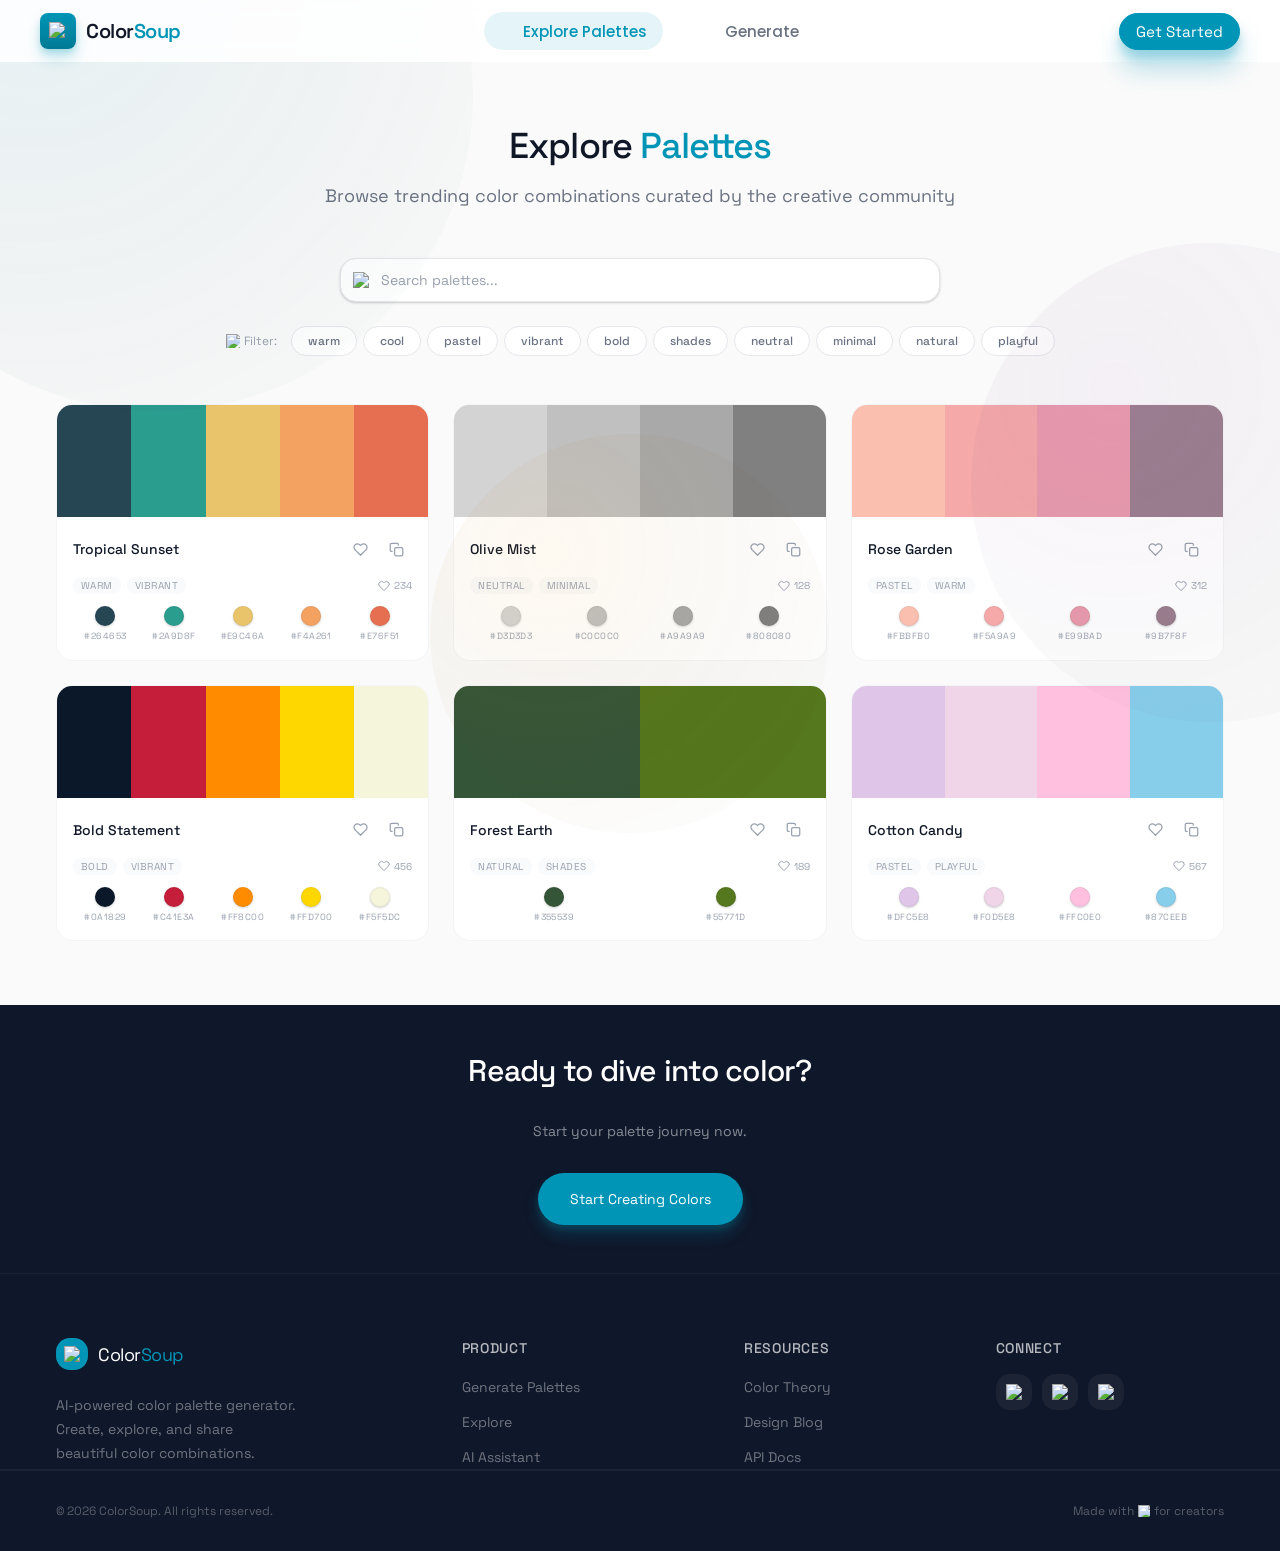
==== gallery.html @ 98af0486 "main Structure with pages" ====
<!DOCTYPE html>
<html lang="en">
<head>
  <meta charset="UTF-8" />
  <meta name="viewport" content="width=device-width, initial-scale=1.0" />
  <link rel="preconnect" href="https://fonts.googleapis.com" />
  <link rel="preconnect" href="https://fonts.gstatic.com" crossorigin />
  <link
    href="https://fonts.googleapis.com/css2?family=Poppins:wght@300;400;500;600;700&family=Space+Grotesk:wght@400;500;600;700&display=swap"
    rel="stylesheet"
  />
  <link rel="stylesheet" href="style.css" />
  <title>ColorSoup - Explore Palettes</title>
</head>
<body>
  <!-- decorative background blobs -->
  <div class="bg-blobs">
    <div class="blob blob-teal" data-name="motion.div" data-node-id="22:352"></div>
    <div class="blob blob-purple" data-name="motion.div" data-node-id="22:353"></div>
    <div class="blob blob-orange" data-name="motion.div" data-node-id="22:354"></div>
  </div>

  <!-- navigation -->
  <nav class="navbar">
    <div class="container nav-content">
      <a href="index.html" class="logo logo-link">
        <div class="logo-button">
          <img src="https://www.figma.com/api/mcp/asset/55b6ffff-f499-4765-b4e3-03343132c840" alt="Palette" class="logo-icon-image" />
        </div>
        <span class="logo-text">Color<span class="logo-highlight">Soup</span></span>
      </a>
      <ul class="nav-links">
        <li>
          <a href="gallery.html" class="nav-link-active">
            <img src="https://www.figma.com/api/mcp/asset/17121edc-b662-4e2b-855e-cfca0b43fb47" alt="" class="nav-icon" />
            Explore Palettes
          </a>
        </li>
        <li>
          <a href="generator.html">
            <img src="https://www.figma.com/api/mcp/asset/20d98e14-5264-496a-9c47-e6759f137884" alt="" class="nav-icon" />
            Generate
          </a>
        </li>
      </ul>
      <div class="nav-actions">
        <a href="generator.html" class="btn btn-primary">Get Started</a>
      </div>
    </div>
  </nav>

  <!-- palette gallery section -->
  <section class="section palette-gallery" id="gallery">
    <div class="container">
      <!-- Header -->
      <div class="gallery-header">
        <h2 class="section-title">Explore <span class="highlight-primary">Palettes</span></h2>
        <p class="section-subtitle">Browse trending color combinations curated by the creative community</p>
      </div>

      <!-- Search and Filters -->
      <div class="gallery-controls">
        <div class="search-box">
          <img src="https://www.figma.com/api/mcp/asset/18bc8386-b29d-4a76-8a19-d7b9a61a6486" alt="Search" class="search-icon" />
          <input type="text" placeholder="Search palettes..." />
        </div>

        <div class="filter-tags">
          <span class="filter-label">
            <img src="https://www.figma.com/api/mcp/asset/21b62dab-d6a0-47ce-ba91-19a97e7d23e2" alt="Filter" class="filter-icon" />
            Filter:
          </span>
          <button class="tag-btn">warm</button>
          <button class="tag-btn">cool</button>
          <button class="tag-btn">pastel</button>
          <button class="tag-btn">vibrant</button>
          <button class="tag-btn">bold</button>
          <button class="tag-btn">shades</button>
          <button class="tag-btn">neutral</button>
          <button class="tag-btn">minimal</button>
          <button class="tag-btn">natural</button>
          <button class="tag-btn">playful</button>
        </div>
      </div>

      <!-- Palettes Grid -->
      <div class="palettes-grid">
        <!-- Tropical Sunset -->
        <div class="palette-card">
          <div class="palette-strip">
            <div class="color-swatch" style="background-color: #264653;"></div>
            <div class="color-swatch" style="background-color: #2a9d8f;"></div>
            <div class="color-swatch" style="background-color: #e9c46a;"></div>
            <div class="color-swatch" style="background-color: #f4a261;"></div>
            <div class="color-swatch" style="background-color: #e76f51;"></div>
          </div>
          <div class="palette-info">
            <div class="palette-header">
              <h3 class="palette-title">Tropical Sunset</h3>
              <div class="palette-actions">
                <button class="action-btn" data-action="like">
                  <svg width="15" height="15" viewBox="0 0 24 24" fill="none" stroke="#99a1af" stroke-width="2" stroke-linecap="round" stroke-linejoin="round"><path d="M20.84 4.61a5.5 5.5 0 0 0-7.78 0L12 5.67l-1.06-1.06a5.5 5.5 0 0 0-7.78 7.78l1.06 1.06L12 21.23l7.78-7.78 1.06-1.06a5.5 5.5 0 0 0 0-7.78z"></path></svg>
                </button>
                <button class="action-btn" data-action="copy">
                  <svg width="15" height="15" viewBox="0 0 24 24" fill="none" stroke="#99a1af" stroke-width="2" stroke-linecap="round" stroke-linejoin="round"><rect x="9" y="9" width="13" height="13" rx="2" ry="2"></rect><path d="M5 15H4a2 2 0 0 1-2-2V4a2 2 0 0 1 2-2h9a2 2 0 0 1 2 2v1"></path></svg>
                </button>
              </div>
            </div>
            <div class="palette-tags">
              <span class="tag">warm</span>
              <span class="tag">vibrant</span>
              <span class="like-count">
                <svg width="12" height="12" viewBox="0 0 24 24" fill="none" stroke="#99a1af" stroke-width="2" stroke-linecap="round" stroke-linejoin="round"><path d="M20.84 4.61a5.5 5.5 0 0 0-7.78 0L12 5.67l-1.06-1.06a5.5 5.5 0 0 0-7.78 7.78l1.06 1.06L12 21.23l7.78-7.78 1.06-1.06a5.5 5.5 0 0 0 0-7.78z"></path></svg>
                234
              </span>
            </div>
            <div class="palette-colors">
              <div class="color-item">
                <div class="color-dot" style="background-color: #264653;"></div>
                <span class="color-hex">#264653</span>
              </div>
              <div class="color-item">
                <div class="color-dot" style="background-color: #2a9d8f;"></div>
                <span class="color-hex">#2A9D8F</span>
              </div>
              <div class="color-item">
                <div class="color-dot" style="background-color: #e9c46a;"></div>
                <span class="color-hex">#E9C46A</span>
              </div>
              <div class="color-item">
                <div class="color-dot" style="background-color: #f4a261;"></div>
                <span class="color-hex">#F4A261</span>
              </div>
              <div class="color-item">
                <div class="color-dot" style="background-color: #e76f51;"></div>
                <span class="color-hex">#E76F51</span>
              </div>
            </div>
          </div>
        </div>

        <!-- Olive Mist -->
        <div class="palette-card">
          <div class="palette-strip">
            <div class="color-swatch" style="background-color: #d3d3d3;"></div>
            <div class="color-swatch" style="background-color: #c0c0c0;"></div>
            <div class="color-swatch" style="background-color: #a9a9a9;"></div>
            <div class="color-swatch" style="background-color: #808080;"></div>
          </div>
          <div class="palette-info">
            <div class="palette-header">
              <h3 class="palette-title">Olive Mist</h3>
              <div class="palette-actions">
                <button class="action-btn" data-action="like">
                  <svg width="15" height="15" viewBox="0 0 24 24" fill="none" stroke="#99a1af" stroke-width="2" stroke-linecap="round" stroke-linejoin="round"><path d="M20.84 4.61a5.5 5.5 0 0 0-7.78 0L12 5.67l-1.06-1.06a5.5 5.5 0 0 0-7.78 7.78l1.06 1.06L12 21.23l7.78-7.78 1.06-1.06a5.5 5.5 0 0 0 0-7.78z"></path></svg>
                </button>
                <button class="action-btn" data-action="copy">
                  <svg width="15" height="15" viewBox="0 0 24 24" fill="none" stroke="#99a1af" stroke-width="2" stroke-linecap="round" stroke-linejoin="round"><rect x="9" y="9" width="13" height="13" rx="2" ry="2"></rect><path d="M5 15H4a2 2 0 0 1-2-2V4a2 2 0 0 1 2-2h9a2 2 0 0 1 2 2v1"></path></svg>
                </button>
              </div>
            </div>
            <div class="palette-tags">
              <span class="tag">neutral</span>
              <span class="tag">minimal</span>
              <span class="like-count">
                <svg width="12" height="12" viewBox="0 0 24 24" fill="none" stroke="#99a1af" stroke-width="2" stroke-linecap="round" stroke-linejoin="round"><path d="M20.84 4.61a5.5 5.5 0 0 0-7.78 0L12 5.67l-1.06-1.06a5.5 5.5 0 0 0-7.78 7.78l1.06 1.06L12 21.23l7.78-7.78 1.06-1.06a5.5 5.5 0 0 0 0-7.78z"></path></svg>
                128
              </span>
            </div>
            <div class="palette-colors">
              <div class="color-item">
                <div class="color-dot" style="background-color: #d3d3d3;"></div>
                <span class="color-hex">#D3D3D3</span>
              </div>
              <div class="color-item">
                <div class="color-dot" style="background-color: #c0c0c0;"></div>
                <span class="color-hex">#C0C0C0</span>
              </div>
              <div class="color-item">
                <div class="color-dot" style="background-color: #a9a9a9;"></div>
                <span class="color-hex">#A9A9A9</span>
              </div>
              <div class="color-item">
                <div class="color-dot" style="background-color: #808080;"></div>
                <span class="color-hex">#808080</span>
              </div>
            </div>
          </div>
        </div>

        <!-- Rose Garden -->
        <div class="palette-card">
          <div class="palette-strip">
            <div class="color-swatch" style="background-color: #fbbfb0;"></div>
            <div class="color-swatch" style="background-color: #f5a9a9;"></div>
            <div class="color-swatch" style="background-color: #e99bad;"></div>
            <div class="color-swatch" style="background-color: #9b7f8f;"></div>
          </div>
          <div class="palette-info">
            <div class="palette-header">
              <h3 class="palette-title">Rose Garden</h3>
              <div class="palette-actions">
                <button class="action-btn" data-action="like">
                  <svg width="15" height="15" viewBox="0 0 24 24" fill="none" stroke="#99a1af" stroke-width="2" stroke-linecap="round" stroke-linejoin="round"><path d="M20.84 4.61a5.5 5.5 0 0 0-7.78 0L12 5.67l-1.06-1.06a5.5 5.5 0 0 0-7.78 7.78l1.06 1.06L12 21.23l7.78-7.78 1.06-1.06a5.5 5.5 0 0 0 0-7.78z"></path></svg>
                </button>
                <button class="action-btn" data-action="copy">
                  <svg width="15" height="15" viewBox="0 0 24 24" fill="none" stroke="#99a1af" stroke-width="2" stroke-linecap="round" stroke-linejoin="round"><rect x="9" y="9" width="13" height="13" rx="2" ry="2"></rect><path d="M5 15H4a2 2 0 0 1-2-2V4a2 2 0 0 1 2-2h9a2 2 0 0 1 2 2v1"></path></svg>
                </button>
              </div>
            </div>
            <div class="palette-tags">
              <span class="tag">pastel</span>
              <span class="tag">warm</span>
              <span class="like-count">
                <svg width="12" height="12" viewBox="0 0 24 24" fill="none" stroke="#99a1af" stroke-width="2" stroke-linecap="round" stroke-linejoin="round"><path d="M20.84 4.61a5.5 5.5 0 0 0-7.78 0L12 5.67l-1.06-1.06a5.5 5.5 0 0 0-7.78 7.78l1.06 1.06L12 21.23l7.78-7.78 1.06-1.06a5.5 5.5 0 0 0 0-7.78z"></path></svg>
                312
              </span>
            </div>
            <div class="palette-colors">
              <div class="color-item">
                <div class="color-dot" style="background-color: #fbbfb0;"></div>
                <span class="color-hex">#FBBFB0</span>
              </div>
              <div class="color-item">
                <div class="color-dot" style="background-color: #f5a9a9;"></div>
                <span class="color-hex">#F5A9A9</span>
              </div>
              <div class="color-item">
                <div class="color-dot" style="background-color: #e99bad;"></div>
                <span class="color-hex">#E99BAD</span>
              </div>
              <div class="color-item">
                <div class="color-dot" style="background-color: #9b7f8f;"></div>
                <span class="color-hex">#9B7F8F</span>
              </div>
            </div>
          </div>
        </div>

        <!-- Bold Statement -->
        <div class="palette-card">
          <div class="palette-strip">
            <div class="color-swatch" style="background-color: #0a1829;"></div>
            <div class="color-swatch" style="background-color: #c41e3a;"></div>
            <div class="color-swatch" style="background-color: #ff8c00;"></div>
            <div class="color-swatch" style="background-color: #ffd700;"></div>
            <div class="color-swatch" style="background-color: #f5f5dc;"></div>
          </div>
          <div class="palette-info">
            <div class="palette-header">
              <h3 class="palette-title">Bold Statement</h3>
              <div class="palette-actions">
                <button class="action-btn" data-action="like">
                  <svg width="15" height="15" viewBox="0 0 24 24" fill="none" stroke="#99a1af" stroke-width="2" stroke-linecap="round" stroke-linejoin="round"><path d="M20.84 4.61a5.5 5.5 0 0 0-7.78 0L12 5.67l-1.06-1.06a5.5 5.5 0 0 0-7.78 7.78l1.06 1.06L12 21.23l7.78-7.78 1.06-1.06a5.5 5.5 0 0 0 0-7.78z"></path></svg>
                </button>
                <button class="action-btn" data-action="copy">
                  <svg width="15" height="15" viewBox="0 0 24 24" fill="none" stroke="#99a1af" stroke-width="2" stroke-linecap="round" stroke-linejoin="round"><rect x="9" y="9" width="13" height="13" rx="2" ry="2"></rect><path d="M5 15H4a2 2 0 0 1-2-2V4a2 2 0 0 1 2-2h9a2 2 0 0 1 2 2v1"></path></svg>
                </button>
              </div>
            </div>
            <div class="palette-tags">
              <span class="tag">bold</span>
              <span class="tag">vibrant</span>
              <span class="like-count">
                <svg width="12" height="12" viewBox="0 0 24 24" fill="none" stroke="#99a1af" stroke-width="2" stroke-linecap="round" stroke-linejoin="round"><path d="M20.84 4.61a5.5 5.5 0 0 0-7.78 0L12 5.67l-1.06-1.06a5.5 5.5 0 0 0-7.78 7.78l1.06 1.06L12 21.23l7.78-7.78 1.06-1.06a5.5 5.5 0 0 0 0-7.78z"></path></svg>
                456
              </span>
            </div>
            <div class="palette-colors">
              <div class="color-item">
                <div class="color-dot" style="background-color: #0a1829;"></div>
                <span class="color-hex">#0A1829</span>
              </div>
              <div class="color-item">
                <div class="color-dot" style="background-color: #c41e3a;"></div>
                <span class="color-hex">#C41E3A</span>
              </div>
              <div class="color-item">
                <div class="color-dot" style="background-color: #ff8c00;"></div>
                <span class="color-hex">#FF8C00</span>
              </div>
              <div class="color-item">
                <div class="color-dot" style="background-color: #ffd700;"></div>
                <span class="color-hex">#FFD700</span>
              </div>
              <div class="color-item">
                <div class="color-dot" style="background-color: #f5f5dc;"></div>
                <span class="color-hex">#F5F5DC</span>
              </div>
            </div>
          </div>
        </div>

        <!-- Forest Earth -->
        <div class="palette-card">
          <div class="palette-strip">
            <div class="color-swatch" style="background-color: #355539;"></div>
            <div class="color-swatch" style="background-color: #55771d;"></div>
          </div>
          <div class="palette-info">
            <div class="palette-header">
              <h3 class="palette-title">Forest Earth</h3>
              <div class="palette-actions">
                <button class="action-btn" data-action="like">
                  <svg width="15" height="15" viewBox="0 0 24 24" fill="none" stroke="#99a1af" stroke-width="2" stroke-linecap="round" stroke-linejoin="round"><path d="M20.84 4.61a5.5 5.5 0 0 0-7.78 0L12 5.67l-1.06-1.06a5.5 5.5 0 0 0-7.78 7.78l1.06 1.06L12 21.23l7.78-7.78 1.06-1.06a5.5 5.5 0 0 0 0-7.78z"></path></svg>
                </button>
                <button class="action-btn" data-action="copy">
                  <svg width="15" height="15" viewBox="0 0 24 24" fill="none" stroke="#99a1af" stroke-width="2" stroke-linecap="round" stroke-linejoin="round"><rect x="9" y="9" width="13" height="13" rx="2" ry="2"></rect><path d="M5 15H4a2 2 0 0 1-2-2V4a2 2 0 0 1 2-2h9a2 2 0 0 1 2 2v1"></path></svg>
                </button>
              </div>
            </div>
            <div class="palette-tags">
              <span class="tag">natural</span>
              <span class="tag">shades</span>
              <span class="like-count">
                <svg width="12" height="12" viewBox="0 0 24 24" fill="none" stroke="#99a1af" stroke-width="2" stroke-linecap="round" stroke-linejoin="round"><path d="M20.84 4.61a5.5 5.5 0 0 0-7.78 0L12 5.67l-1.06-1.06a5.5 5.5 0 0 0-7.78 7.78l1.06 1.06L12 21.23l7.78-7.78 1.06-1.06a5.5 5.5 0 0 0 0-7.78z"></path></svg>
                189
              </span>
            </div>
            <div class="palette-colors">
              <div class="color-item">
                <div class="color-dot" style="background-color: #355539;"></div>
                <span class="color-hex">#355539</span>
              </div>
              <div class="color-item">
                <div class="color-dot" style="background-color: #55771d;"></div>
                <span class="color-hex">#55771D</span>
              </div>
            </div>
          </div>
        </div>

        <!-- Cotton Candy -->
        <div class="palette-card">
          <div class="palette-strip">
            <div class="color-swatch" style="background-color: #dfc5e8;"></div>
            <div class="color-swatch" style="background-color: #f0d5e8;"></div>
            <div class="color-swatch" style="background-color: #ffc0e0;"></div>
            <div class="color-swatch" style="background-color: #87ceeb;"></div>
          </div>
          <div class="palette-info">
            <div class="palette-header">
              <h3 class="palette-title">Cotton Candy</h3>
              <div class="palette-actions">
                <button class="action-btn" data-action="like">
                  <svg width="15" height="15" viewBox="0 0 24 24" fill="none" stroke="#99a1af" stroke-width="2" stroke-linecap="round" stroke-linejoin="round"><path d="M20.84 4.61a5.5 5.5 0 0 0-7.78 0L12 5.67l-1.06-1.06a5.5 5.5 0 0 0-7.78 7.78l1.06 1.06L12 21.23l7.78-7.78 1.06-1.06a5.5 5.5 0 0 0 0-7.78z"></path></svg>
                </button>
                <button class="action-btn" data-action="copy">
                  <svg width="15" height="15" viewBox="0 0 24 24" fill="none" stroke="#99a1af" stroke-width="2" stroke-linecap="round" stroke-linejoin="round"><rect x="9" y="9" width="13" height="13" rx="2" ry="2"></rect><path d="M5 15H4a2 2 0 0 1-2-2V4a2 2 0 0 1 2-2h9a2 2 0 0 1 2 2v1"></path></svg>
                </button>
              </div>
            </div>
            <div class="palette-tags">
              <span class="tag">pastel</span>
              <span class="tag">playful</span>
              <span class="like-count">
                <svg width="12" height="12" viewBox="0 0 24 24" fill="none" stroke="#99a1af" stroke-width="2" stroke-linecap="round" stroke-linejoin="round"><path d="M20.84 4.61a5.5 5.5 0 0 0-7.78 0L12 5.67l-1.06-1.06a5.5 5.5 0 0 0-7.78 7.78l1.06 1.06L12 21.23l7.78-7.78 1.06-1.06a5.5 5.5 0 0 0 0-7.78z"></path></svg>
                567
              </span>
            </div>
            <div class="palette-colors">
              <div class="color-item">
                <div class="color-dot" style="background-color: #dfc5e8;"></div>
                <span class="color-hex">#DFC5E8</span>
              </div>
              <div class="color-item">
                <div class="color-dot" style="background-color: #f0d5e8;"></div>
                <span class="color-hex">#F0D5E8</span>
              </div>
              <div class="color-item">
                <div class="color-dot" style="background-color: #ffc0e0;"></div>
                <span class="color-hex">#FFC0E0</span>
              </div>
              <div class="color-item">
                <div class="color-dot" style="background-color: #87ceeb;"></div>
                <span class="color-hex">#87CEEB</span>
              </div>
            </div>
          </div>
        </div>
      </div>
    </div>
  </section>

  <!-- footer -->
  <footer class="footer" data-node-id="22:399">
    <!-- CTA section inside footer -->
    <div class="footer-cta" data-node-id="22:401">
      <div class="container">
        <h3 class="footer-cta-title">Ready to dive into color?</h3>
        <p class="footer-cta-subtitle">Start your palette journey now.</p>
        <button class="btn btn-primary btn-lg">Start Creating Colors</button>
      </div>
    </div>

    <!-- Footer content -->
    <div class="footer-content" data-node-id="22:408">
      <div class="container footer-container">
        <!-- Logo and description -->
        <div class="footer-col">
          <div class="footer-logo">
            <div class="logo-icon">
              <img src="https://www.figma.com/api/mcp/asset/8405d861-100b-4a39-bebd-5254fe3fa550" alt="Palette" />
            </div>
            <span>Color<span class="footer-logo-highlight">Soup</span></span>
          </div>
          <p class="footer-description">AI-powered color palette generator. Create, explore, and share beautiful color combinations.</p>
        </div>

        <!-- Product links -->
        <div class="footer-col">
          <h4 class="footer-heading">Product</h4>
          <ul class="footer-links">
            <li><a href="#">Generate Palettes</a></li>
            <li><a href="#">Explore</a></li>
            <li><a href="#">AI Assistant</a></li>
          </ul>
        </div>

        <!-- Resources links -->
        <div class="footer-col">
          <h4 class="footer-heading">Resources</h4>
          <ul class="footer-links">
            <li><a href="#">Color Theory</a></li>
            <li><a href="#">Design Blog</a></li>
            <li><a href="#">API Docs</a></li>
          </ul>
        </div>

        <!-- Social links -->
        <div class="footer-col">
          <h4 class="footer-heading">Connect</h4>
          <div class="footer-social">
            <a href="#" class="social-icon">
              <img src="https://www.figma.com/api/mcp/asset/ef3c22bc-efe1-4efb-acac-4a93ec46db56" alt="Twitter" />
            </a>
            <a href="#" class="social-icon">
              <img src="https://www.figma.com/api/mcp/asset/d0b5319f-5ca6-45e8-8bff-b09e6f08ce57" alt="GitHub" />
            </a>
            <a href="#" class="social-icon">
              <img src="https://www.figma.com/api/mcp/asset/e0835428-8c93-48e9-b400-e7cafc90fc1d" alt="Instagram" />
            </a>
          </div>
        </div>
      </div>
    </div>

    <!-- Copyright -->
    <div class="footer-bottom">
      <div class="container footer-bottom-content">
        <p class="copyright">© 2026 ColorSoup. All rights reserved.</p>
        <p class="made-with">Made with <img src="https://www.figma.com/api/mcp/asset/14960d1c-c28c-49b5-a9eb-df938077d190" alt="Heart" class="heart-icon" /> for creators</p>
      </div>
    </div>
  </footer>

  <script src="index.js"></script>
</body>
</html>
---- style.css ----
/* Reset */
* {
  margin: 0;
  padding: 0;
  box-sizing: border-box;
}
body {
  font-family: "Poppins", sans-serif;
  background: var(--bg-light);
  color: var(--text-dark);
  position: relative;
  overflow-x: hidden;
}

/* Background blobs */
.bg-blobs {
  position: fixed;
  top: 0;
  left: 0;
  width: 100%;
  height: 100%;
  pointer-events: none;
  z-index: 1;
}

.blob {
  position: absolute;
  border-radius: 50%;
}

.blob-teal {
  width: 631.57px;
  height: 631.57px;
  left: -158.69px;
  top: -220.09px;
  opacity: 0.08;
  background: radial-gradient(
    circle at 30% 30%,
    rgba(0, 149, 182, 1) 0%,
    rgba(0, 112, 137, 0.75) 25%,
    rgba(0, 75, 91, 0.5) 50%,
    rgba(0, 37, 46, 0.25) 75%,
    rgba(0, 0, 0, 0) 100%
  );
}

.blob-purple {
  width: 478.652px;
  height: 478.652px;
  left: 970.86px;
  top: 242.99px;
  opacity: 0.06;
  background: radial-gradient(
    circle at 30% 30%,
    rgba(155, 89, 182, 1) 0%,
    rgba(116, 67, 137, 0.75) 25%,
    rgba(78, 45, 91, 0.5) 50%,
    rgba(39, 22, 46, 0.25) 75%,
    rgba(0, 0, 0, 0) 100%
  );
}

.blob-orange {
  width: 399.346px;
  height: 399.346px;
  left: 429.77px;
  top: 433.73px;
  opacity: 0.06;
  background: radial-gradient(
    circle at 30% 30%,
    rgba(243, 156, 18, 1) 0%,
    rgba(182, 117, 14, 0.75) 25%,
    rgba(122, 78, 9, 0.5) 50%,
    rgba(61, 39, 5, 0.25) 75%,
    rgba(0, 0, 0, 0) 100%
  );
}

/* Variables */
:root {
  --primary: #0095b6;
  --primary-dark: #007a95;
  --text-dark: #101828;
  --text-gray: #6a7282;
  --bg-light: #fafafa;
  --bg-white: #fff;
  --card-border: #f3f4f6;
}

/* Container */
.container {
  max-width: 1200px;
  margin: 0 auto;
  padding: 0 1rem;
}

/* Navbar */
.navbar {
  position: sticky;
  top: 0;
  background: rgba(255, 255, 255, 0.85);
  backdrop-filter: blur(10px);
  z-index: 100;
}
.nav-content {
  display: flex;
  align-items: center;
  justify-content: space-between;
  padding: 0.75rem 0;
}
.logo {
  display: flex;
  align-items: center;
  gap: 10px;
  text-decoration: none;
  color: var(--text-dark);
  font-size: 1.25rem;
  font-weight: 600;
}

.logo-link {
  position: relative;
}

.logo-button {
  display: flex;
  align-items: center;
  justify-content: center;
  width: 36px;
  height: 36px;
  background: linear-gradient(
    180deg,
    var(--primary) 0%,
    var(--primary-dark) 100%
  );
  border-radius: 8px;
  box-shadow:
    0px 10px 15px rgba(0, 149, 182, 0.2),
    0px 4px 6px rgba(0, 149, 182, 0.2);
  flex-shrink: 0;
}

.logo-icon-image {
  width: 18px;
  height: 18px;
  display: block;
}

.logo-text {
  font-family: "Space Grotesk", sans-serif;
  font-size: 20px;
  font-weight: 600;
  letter-spacing: -0.5px;
  line-height: 28px;
}

.logo-highlight {
  color: var(--primary);
}
.nav-links {
  list-style: none;
  display: flex;
  gap: 1.5rem;
}
.nav-links a {
  text-decoration: none;
  color: var(--text-gray);
  font-weight: 500;
  font-size: 0.95rem;
  display: flex;
  align-items: center;
  gap: 0.4rem;
  padding: 7.71px 16px;
  border-radius: 24px;
  transition: all 0.3s ease;
}

.nav-links a:hover {
  background: rgba(0, 149, 182, 0.1);
  color: var(--primary);
}

.nav-links a:hover .nav-icon {
  filter: brightness(0) saturate(100%) invert(40%) sepia(100%) saturate(1000%)
    hue-rotate(180deg) brightness(1.1);
}

.nav-links a.nav-link-active {
  background: rgba(0, 149, 182, 0.1);
  color: var(--primary);
}

.nav-icon {
  width: 16px;
  height: 16px;
  display: inline-block;
}

.nav-links a.nav-link-active .nav-icon {
  filter: brightness(0) saturate(100%) invert(40%) sepia(100%) saturate(1000%)
    hue-rotate(180deg) brightness(1.1);
}
.nav-actions {
  display: flex;
  gap: 0.75rem;
}
.btn {
  display: inline-block;
  text-decoration: none;
  font-weight: 600;
  font-size: 0.95rem;
  padding: 0.5rem 1rem;
  border-radius: 9999px;
  cursor: pointer;
}
.btn-ghost {
  background: transparent;
  color: var(--text-gray);
  border: 1px solid transparent;
}
.btn-primary {
  background: var(--primary);
  color: #fff;
  border: 1px solid var(--primary);
  font-family: "Space Grotesk", sans-serif;
  font-weight: 400;
  box-shadow:
    0px 20px 25px rgba(0, 149, 182, 0.25),
    0px 8px 10px rgba(0, 149, 182, 0.25);
}
.btn-primary:hover {
  background: var(--primary-dark);
  box-shadow:
    0px 20px 25px rgba(0, 112, 137, 0.25),
    0px 8px 10px rgba(0, 112, 137, 0.25);
}

.btn-outline {
  background: transparent;
  color: var(--primary);
  border: 2px solid var(--primary);
}

/* Hero */
.hero {
  padding: 6rem 0;
  text-align: center;
  background: linear-gradient(180deg, var(--bg-white) 0%, var(--bg-light) 100%);
  position: relative;
  z-index: 2;
}

.hero-container {
  display: flex;
  flex-direction: column;
  align-items: center;
}

/* Announcement Banner */
.hero-announcement {
  margin-bottom: 2rem;
}

.announcement-badge {
  display: inline-flex;
  align-items: center;
  gap: 12px;
  background: rgba(0, 149, 182, 0.05);
  border-radius: 9999px;
  padding: 8px 16px;
  height: 32px;
  box-shadow: 0px 0px 0px 0px rgba(0, 149, 182, 0.2);
}

.announcement-icon {
  width: 14px;
  height: 14px;
  display: block;
}

.announcement-text {
  font-family: "Space Grotesk", sans-serif;
  font-size: 14px;
  color: var(--primary);
  font-weight: 400;
  line-height: 20px;
  white-space: nowrap;
}

.announcement-link {
  font-family: "Space Grotesk", sans-serif;
  font-size: 14px;
  color: var(--primary);
  text-decoration: underline;
  font-weight: 400;
  line-height: 20px;
  cursor: pointer;
}

.announcement-link:hover {
  color: var(--primary-dark);
}

/* Hero Title */
.hero-title {
  font-family: "Space Grotesk", sans-serif;
  font-size: 60px;
  font-weight: 500;
  line-height: 69px;
  letter-spacing: -1.5px;
  /* word-spacing: 0.25em; */
  margin-bottom: 2rem;
  color: var(--text-dark);
  display: block;
  text-align: center;
  width: 100%;
  max-width: 900px;
  margin-left: auto;
  margin-right: auto;
  cursor: pointer;
  transition: all 0.3s ease;
}

.hero-title-main {
  /* display: inline; */
  font-family: "Space Grotesk", sans-serif;
  font-size: 60px;
  font-weight: 500;
  line-height: 69px;
  letter-spacing: -1.5px;
  /* word-spacing: 0.25em; */
  color: var(--text-dark);
  text-align: center;
}

.hero-title-highlight {
  color: var(--primary);
  display: inline-block;
  position: relative;
  white-space: nowrap;
  font-family: "Space Grotesk", sans-serif;
  font-size: 60px;
  font-weight: 500;
  line-height: 69px;
  letter-spacing: -1.5px;
  text-align: center;
}
.hero-title-underline {
  position: absolute;
  top: 100%;
  left: 0;
  width: 100%;
  height: 4px;
  background: rgba(0, 149, 182, 0.2);
  border-radius: 9999px;
}

.hero-title .letter {
  display: inline;
  transition: color 0.3s ease;
}

.hero-subtitle {
  font-family: "Space Grotesk", sans-serif;
  font-size: 1.25rem;
  line-height: 34px;
  color: var(--text-gray);
  max-width: 680px;
  margin: 0 auto 2rem;
  font-weight: 400;
}

.hero-cta {
  display: flex;
  gap: 16px;
  justify-content: center;
  flex-wrap: wrap;
  margin-bottom: 3rem;
}

.btn-lg {
  padding: 12px 32px;
  font-size: 14px;
  height: 52px;
  display: flex;
  align-items: center;
  gap: 8px;
  border: none;
}

.btn-lg img {
  width: 16px;
  height: 16px;
}

.btn-secondary {
  background: transparent;
  color: #4a5565;
  border: 1px solid transparent;
  font-family: "Space Grotesk", sans-serif;
  font-weight: 400;
}

.btn-secondary:hover {
  color: var(--text-dark);
}

.btn-icon {
  width: 16px;
  height: 16px;
  display: block;
}

.hero-balls {
  display: flex;
  gap: 2rem;
  justify-content: center;
  margin-top: 3rem;
  align-items: flex-start;
  perspective: 1000px;
}

@keyframes float-sphere {
  0%,
  100% {
    transform: translateY(0px);
  }
  50% {
    transform: translateY(-8px);
  }
}

@keyframes rotate-sphere {
  0% {
    transform: rotateX(0deg) rotateY(0deg);
  }
  100% {
    transform: rotateX(10deg) rotateY(10deg);
  }
}

/* Glossy Sphere Styles */
.sphere {
  position: relative;
  width: 64px;
  height: 64px;
  cursor: pointer;
  animation: float-sphere 3s ease-in-out infinite;
}

.sphere:nth-child(1) {
  animation-delay: 0s;
}

.sphere:nth-child(2) {
  animation-delay: 0.3s;
}

.sphere:nth-child(3) {
  animation-delay: 0.6s;
}

.sphere:nth-child(4) {
  animation-delay: 0.9s;
}

.sphere:nth-child(5) {
  animation-delay: 1.2s;
}

.sphere-container {
  position: absolute;
  width: 100%;
  height: 100%;
  border-radius: 50%;
  display: flex;
  align-items: center;
  justify-content: center;
  overflow: hidden;
  box-shadow: 0px 10px 30px rgba(0, 0, 0, 0.15);
  transition: all 0.4s ease;
}

.sphere[data-name="sphere-teal"] .sphere-container {
  box-shadow: 0px 10px 30px rgba(0, 149, 182, 0.31);
  background: radial-gradient(
    circle at 30% 30%,
    rgba(0, 149, 182, 0.867),
    rgba(0, 149, 182, 1)
  );
}

.sphere[data-name="sphere-coral"] .sphere-container {
  box-shadow: 0px 10px 30px rgba(231, 111, 81, 0.31);
  background: radial-gradient(
    circle at 30% 30%,
    rgba(231, 111, 81, 0.867),
    rgba(231, 111, 81, 1)
  );
}

.sphere[data-name="sphere-orange"] .sphere-container {
  box-shadow: 0px 10px 30px rgba(244, 162, 97, 0.31);
  background: radial-gradient(
    circle at 30% 30%,
    rgba(244, 162, 97, 0.867),
    rgba(244, 162, 97, 1)
  );
}

.sphere[data-name="sphere-teal-green"] .sphere-container {
  box-shadow: 0px 10px 30px rgba(42, 157, 143, 0.31);
  background: radial-gradient(
    circle at 30% 30%,
    rgba(42, 157, 143, 0.867),
    rgba(42, 157, 143, 1)
  );
}

.sphere[data-name="sphere-purple"] .sphere-container {
  box-shadow: 0px 10px 30px rgba(155, 89, 182, 0.31);
  background: radial-gradient(
    circle at 30% 30%,
    rgba(155, 89, 182, 0.867),
    rgba(155, 89, 182, 1)
  );
}

.sphere-highlight {
  position: absolute;
  width: 100%;
  height: 50%;
  top: 0;
  left: 0;
  background: rgba(255, 255, 255, 0.3);
  border-radius: 50% 50% 0 0;
  filter: blur(2px);
  transform: rotate(-30deg);
  mix-blend-mode: screen;
}

.sphere-inner-shadow {
  position: absolute;
  inset: 0;
  border-radius: 50%;
  box-shadow:
    inset 0px -8px 16px rgba(0, 0, 0, 0.12),
    inset 0px 4px 8px rgba(255, 255, 255, 0.2);
  pointer-events: none;
  transition: box-shadow 0.4s ease;
}

.sphere:hover .sphere-inner-shadow {
  box-shadow:
    inset 0px -8px 16px rgba(0, 0, 0, 0.2),
    inset 0px 4px 8px rgba(255, 255, 255, 0.4);
}

.sphere:hover {
  animation: none;
}

.sphere:hover .sphere-container {
  transform: scale(1.15);
  filter: brightness(1.2);
  box-shadow: 0px 15px 40px rgba(0, 0, 0, 0.3);
}

/* Sections */
.section {
  padding: 4rem 0;
}
.section-pretitle {
  text-transform: uppercase;
  letter-spacing: 0.1em;
  font-size: 0.75rem;
  color: var(--primary);
  margin-bottom: 1rem;
}
/* Section pretitle */
.section-pretitle {
  font-family: "Space Grotesk", sans-serif;
  font-size: 12px;
  font-weight: 400;
  color: var(--primary);
  background: rgba(0, 149, 182, 0.1);
  padding: 4px 16px;
  border-radius: 24px;
  display: inline-block;
  text-transform: uppercase;
  letter-spacing: 0.6px;
  line-height: 16px;
  margin-bottom: 1.5rem;
  text-align: center;
  display: block;
  margin-left: auto;
  margin-right: auto;
  width: fit-content;
}

.section-title {
  font-family: "Space Grotesk", sans-serif;
  font-size: 36px;
  font-weight: 500;
  color: var(--text-dark);
  line-height: 40px;
  letter-spacing: -0.9px;
  margin-bottom: 1rem;
  text-align: center;
}

.section-subtitle {
  font-family: "Space Grotesk", sans-serif;
  font-size: 18px;
  font-weight: 400;
  color: var(--text-gray);
  line-height: 28px;
  margin-bottom: 3rem;
  max-width: 638px;
  text-align: center;
  margin-left: auto;
  margin-right: auto;
}

/* Features grid */
.grid {
  display: grid;
  gap: 2rem;
  grid-template-columns: repeat(2, 1fr);
  margin-top: 2rem;
}

.card {
  background: var(--bg-white);
  border: 0.716px solid var(--card-border);
  border-radius: 16px;
  padding: 2rem;
  text-align: left;
}

.card-icon {
  width: 48px;
  height: 48px;
  margin-bottom: 2rem;
  display: flex;
  align-items: center;
  justify-content: center;
  background: linear-gradient(
    180deg,
    var(--primary) 0%,
    var(--primary-dark) 100%
  );
  border-radius: 14px;
  box-shadow:
    0px 10px 15px rgba(0, 149, 182, 0.2),
    0px 4px 6px rgba(0, 149, 182, 0.2);
}

.card-icon img {
  width: 20px;
  height: 20px;
  object-fit: contain;
}

.card-title {
  font-family: "Space Grotesk", sans-serif;
  font-size: 18px;
  font-weight: 500;
  color: var(--text-dark);
  line-height: 28px;
  margin-bottom: 0.75rem;
}

.card-text {
  font-family: "Space Grotesk", sans-serif;
  font-size: 14px;
  font-weight: 400;
  color: var(--text-gray);
  line-height: 23.8px;
}

/* Palette Gallery Section */
.palette-gallery {
  background: #fafafa;
  padding: 4rem 0;
}

.gallery-header {
  text-align: center;
  margin-bottom: 3rem;
}

.highlight-primary {
  color: var(--primary);
}

/* Gallery Controls */
.gallery-controls {
  margin-bottom: 3rem;
}

.search-box {
  display: flex;
  align-items: center;
  gap: 12px;
  background: white;
  border: 0.716px solid #e5e7eb;
  border-radius: 16px;
  padding: 12px;
  margin-bottom: 1.5rem;
  max-width: 600px;
  margin-left: auto;
  margin-right: auto;
  box-shadow:
    0px 1px 3px rgba(0, 0, 0, 0.1),
    0px 1px 2px rgba(0, 0, 0, 0.1);
}

.search-icon {
  width: 16px;
  height: 16px;
  object-fit: contain;
  flex-shrink: 0;
}

.search-box input {
  flex: 1;
  border: none;
  outline: none;
  font-family: "Space Grotesk", sans-serif;
  font-size: 14px;
  color: #101828;
}

.search-box input::placeholder {
  color: #99a1af;
}

/* Filter Tags */
.filter-tags {
  display: flex;
  align-items: center;
  gap: 6px;
  flex-wrap: wrap;
  justify-content: center;
}

.filter-label {
  display: flex;
  align-items: center;
  gap: 4px;
  font-family: "Space Grotesk", sans-serif;
  font-size: 12px;
  color: #99a1af;
  margin-right: 8px;
  white-space: nowrap;
}

.filter-icon {
  width: 14px;
  height: 14px;
  object-fit: contain;
}

.tag-btn {
  background: white;
  border: 0.716px solid #e5e7eb;
  border-radius: 24px;
  padding: 6px 16px;
  font-family: "Space Grotesk", sans-serif;
  font-size: 12px;
  font-weight: 500;
  color: #6a7282;
  cursor: pointer;
  transition: all 0.3s ease;
  white-space: nowrap;
}

.tag-btn:hover {
  background: var(--primary);
  color: white;
  border-color: var(--primary);
}

.tag-btn.active {
  background: var(--primary);
  color: white;
  border-color: var(--primary);
}

/* Palettes Grid */
.palettes-grid {
  display: grid;
  grid-template-columns: repeat(3, 1fr);
  gap: 24px;
  max-width: 1200px;
  margin: 0 auto;
}

/* Palette Card */
.palette-card {
  background: white;
  border: 0.716px solid #f3f4f6;
  border-radius: 16px;
  overflow: hidden;
  transition: box-shadow 0.3s ease;
}

.palette-card:hover {
  box-shadow: 0px 10px 30px rgba(0, 0, 0, 0.1);
}

.palette-strip {
  display: flex;
  height: 112px;
  width: 100%;
}

.color-swatch {
  flex: 1;
  min-width: 0;
}

/* Palette Info */
.palette-info {
  padding: 15.996px;
}

.palette-header {
  display: flex;
  justify-content: space-between;
  align-items: center;
  margin-bottom: 12px;
  gap: 12px;
}

.palette-title {
  font-family: "Space Grotesk", sans-serif;
  font-size: 14px;
  font-weight: 500;
  color: #101828;
  margin: 0;
  flex: 1;
}

.palette-actions {
  display: flex;
  gap: 3.996px;
}

.action-btn {
  width: 31.981px;
  height: 31.981px;
  border: none;
  background: transparent;
  border-radius: 14px;
  cursor: pointer;
  font-size: 14px;
  display: flex;
  align-items: center;
  justify-content: center;
  transition: all 0.2s ease;
  padding: 7.993px;
}

.action-btn:hover {
  background: #f9fafb;
  transform: scale(1.05);
}

/* Palette Tags and Metadata */
.palette-tags {
  display: flex;
  align-items: center;
  gap: 6px;
  margin-bottom: 12px;
  flex-wrap: wrap;
}

.tag {
  background: #f9fafb;
  border-radius: 8px;
  padding: 2px 7.99px;
  font-family: "Space Grotesk", sans-serif;
  font-size: 10px;
  font-weight: 400;
  color: #99a1af;
  text-transform: uppercase;
  letter-spacing: 0.5px;
}

.like-count {
  margin-left: auto;
  font-family: "Space Grotesk", sans-serif;
  font-size: 10px;
  color: #99a1af;
  display: flex;
  align-items: center;
  gap: 4px;
  white-space: nowrap;
}

/* Palette Colors Grid */
.palette-colors {
  display: flex;
  flex-wrap: wrap;
  gap: 3.996px;
}

.color-item {
  flex: 1 1 calc(20% - 3.2px);
  min-width: 0;
  display: flex;
  flex-direction: column;
  align-items: center;
  gap: 4px;
  height: 37.489px;
}

.color-dot {
  width: 19.993px;
  height: 19.993px;
  border-radius: 50%;
  border: 0.716px solid rgba(0, 0, 0, 0.05);
  box-shadow:
    0px 1px 3px rgba(0, 0, 0, 0.1),
    0px 1px 2px rgba(0, 0, 0, 0.1);
  flex-shrink: 0;
}

.color-hex {
  font-family: "Space Grotesk", sans-serif;
  font-size: 9px;
  color: #99a1af;
  text-align: center;
  text-transform: uppercase;
  letter-spacing: 0.45px;
  line-height: 13.5px;
}
.generator {
  padding: 4rem 0;
  background: var(--bg-light);
}

.generator-window-wrapper {
  position: relative;
  max-width: 900px;
  margin: 0 auto;
}

.magic-header {
  display: flex;
  flex-direction: column;
  align-items: center;
  justify-content: center;
  margin-bottom: 4rem;
  text-align: center;
}

.magic-circle {
  position: absolute;
  border-radius: 50%;
  z-index: -1;
}

.magic-circle-1 {
  width: 56px;
  height: 56px;
  right: -28px;
  top: -28px;
  background: radial-gradient(
    circle at 30% 30%,
    rgba(207, 39, 61, 0.867),
    rgba(207, 39, 61, 1)
  );
  box-shadow: 0px 10px 30px rgba(207, 39, 61, 0.31);
}

.magic-circle-2 {
  width: 40px;
  height: 40px;
  left: -20px;
  bottom: 20px;
  background: radial-gradient(
    circle at 30% 30%,
    rgba(136, 238, 32, 0.867),
    rgba(136, 238, 32, 1)
  );
  box-shadow: 0px 10px 30px rgba(136, 238, 32, 0.31);
}

.magic-circle-3 {
  width: 32px;
  height: 32px;
  right: 0px;
  top: 50%;
  transform: translateY(-50%) translateX(16px);
  background: radial-gradient(
    circle at 30% 30%,
    rgba(63, 145, 31, 0.867),
    rgba(63, 145, 31, 1)
  );
  box-shadow: 0px 10px 30px rgba(63, 145, 31, 0.31);
}

.generator-window {
  width: 100%;
  background: white;
  border: 0.716px solid rgba(229, 231, 235, 0.5);
  border-radius: 16px;
  box-shadow: 0px 25px 50px -12px rgba(0, 0, 0, 0.1);
  overflow: hidden;
}

/* Browser header */
.browser-header {
  display: flex;
  align-items: center;
  gap: 16px;
  padding: 16px;
  background: #f9fafb;
  border-bottom: 0.716px solid #f3f4f6;
  min-height: 50px;
}

.browser-dots {
  display: flex;
  gap: 6px;
}

.dot {
  width: 12px;
  height: 12px;
  border-radius: 50%;
  display: inline-block;
}

.dot.red {
  background-color: #ff6467;
}

.dot.yellow {
  background-color: #fdc700;
}

.dot.green {
  background-color: #05df72;
}

.dot.green.pill {
  width: 48px;
  border-radius: 12px;
}

.browser-url {
  flex-grow: 1;
  background: white;
  border: 0.716px solid #e5e7eb;
  border-radius: 8px;
  padding: 8px 12px;
  font-size: 12px;
  color: #99a1af;
  text-align: center;
  font-family: "Space Grotesk", sans-serif;
}

/* Color strips */
.color-strips {
  display: flex;
  height: 340px;
}

.color-strip {
  flex: 1;
  display: flex;
  align-items: flex-end;
  justify-content: center;
  padding-bottom: 1.5rem;
  cursor: pointer;
  transition: opacity 0.3s ease;
}

.color-strip:hover {
  opacity: 0.9;
}

.color-strip .hex-code {
  background: rgba(255, 255, 255, 0.12);
  color: rgba(255, 255, 255, 0.9);
  padding: 8px 12px;
  border-radius: 8px;
  font-family: "Space Grotesk", sans-serif;
  font-size: 14px;
  font-weight: 500;
  letter-spacing: 0.35px;
}

.color-strip[style*="cf273d"] .hex-code,
.color-strip[style*="3f911f"] .hex-code {
  background: rgba(255, 255, 255, 0.12);
  color: rgba(255, 255, 255, 0.9);
}

.color-strip[style*="a6ea54"] .hex-code,
.color-strip[style*="88ee20"] .hex-code,
.color-strip[style*="16c4c4"] .hex-code {
  background: rgba(0, 0, 0, 0.08);
  color: rgba(0, 0, 0, 0.7);
}

/* Generator footer */
.generator-footer {
  display: flex;
  justify-content: space-between;
  align-items: center;
  padding: 16px 24px;
  background: #f9fafb;
  border-top: 0.716px solid #f3f4f6;
  min-height: 56px;
}

.footer-text {
  font-family: "Space Grotesk", sans-serif;
  font-size: 12px;
  color: #99a1af;
}

.btn-stir {
  background-color: var(--primary);
  color: white;
  border: none;
  padding: 8px 20px;
  border-radius: 24px;
  font-family: "Space Grotesk", sans-serif;
  font-size: 12px;
  font-weight: 500;
  cursor: pointer;
  display: flex;
  align-items: center;
  gap: 8px;
  box-shadow:
    0px 4px 6px rgba(0, 149, 182, 0.2),
    0px 2px 4px rgba(0, 149, 182, 0.2);
  transition: all 0.3s ease;
}

.btn-stir:hover {
  transform: translateY(-2px);
  box-shadow: 0px 6px 12px rgba(0, 149, 182, 0.3);
}

.refresh-icon {
  width: 14px;
  height: 14px;
}

/* Auto-refresh text */
.auto-refresh-text {
  font-family: "Space Grotesk", sans-serif;
  font-size: 12px;
  color: #99a1af;
  text-align: center;
  padding: 16px 0;
}

.auto-refresh-text a {
  color: var(--primary);
  text-decoration: none;
}

.auto-refresh-text a:hover {
  text-decoration: underline;
}

/* CTA */
.cta {
  position: relative;
  z-index: 10;
  background: var(--bg-white);
  padding: 8rem 0;
}

.cta-light {
  text-align: center;
  display: flex;
  flex-direction: column;
  justify-content: center;
  align-items: center;
  position: relative;
  z-index: 10;
}

.cta-title {
  font-family: "Space Grotesk", sans-serif;
  font-size: 36px;
  font-weight: 500;
  line-height: 40px;
  letter-spacing: -0.9px;
  margin-bottom: 1rem;
  color: var(--text-dark);
}

.cta .section-subtitle {
  margin-bottom: 32px;
  max-width: 680px;
  font-family: "Space Grotesk", sans-serif;
  font-size: 18px;
  line-height: 28px;
  font-weight: 400;
  color: var(--text-gray);
}

.cta .btn.btn-primary.btn-lg {
  margin-top: 0;
  background: #0095b6;
  border: none;
  height: 52px;
  min-width: 206px;
  padding: 0 32px;
  border-radius: 9999px;
  font-family: "Space Grotesk", sans-serif;
  font-size: 14px;
  font-weight: 400;
  line-height: normal;
  color: #ffffff;
  box-shadow:
    0px 20px 25px 0px rgba(0, 149, 182, 0.25),
    0px 8px 10px 0px rgba(0, 149, 182, 0.25);
  display: inline-flex;
  align-items: center;
  justify-content: center;
}

/* Footer */
.footer {
  background: #0f172a;
  color: white;
  padding: 0;
}

/* Footer CTA Section */
.footer-cta {
  background: #0f172a;
  border-bottom: 0.716px solid rgba(255, 255, 255, 0.05);
  padding: 3rem 0;
  text-align: center;
}

.footer-cta .container {
  display: flex;
  flex-direction: column;
  align-items: center;
  gap: 2rem;
}

.footer-cta-title {
  font-family: "Space Grotesk", sans-serif;
  font-size: 30px;
  font-weight: 500;
  color: white;
  line-height: 36px;
  letter-spacing: -0.75px;
  margin: 0;
}

.footer-cta-subtitle {
  font-family: "Space Grotesk", sans-serif;
  font-size: 14px;
  font-weight: 400;
  color: rgba(255, 255, 255, 0.5);
  line-height: 20px;
  margin: 0;
}

.footer-cta .btn {
  box-shadow:
    0px 10px 15px rgba(0, 149, 182, 0.2),
    0px 4px 6px rgba(0, 149, 182, 0.2);
}

/* Footer content */
.footer-content {
  background: #0f172a;
  padding: 4rem 0 0 0;
  border-bottom: 0.716px solid rgba(255, 255, 255, 0.05);
}

.footer-container {
  display: flex;
  gap: 4rem;
  flex-wrap: wrap;
}

/* Footer logo */
.footer-logo {
  display: flex;
  align-items: center;
  gap: 10px;
  font-family: "Space Grotesk", sans-serif;
  font-size: 18px;
  font-weight: 400;
  color: white;
  letter-spacing: -0.45px;
  margin-bottom: 1.5rem;
}

.logo-icon {
  width: 32px;
  height: 32px;
  background: var(--primary);
  border-radius: 14px;
  display: flex;
  align-items: center;
  justify-content: center;
  flex-shrink: 0;
}

.logo-icon img {
  width: 16px;
  height: 16px;
  object-fit: contain;
}

.footer-logo-highlight {
  color: var(--primary);
}

.footer-description {
  font-family: "Space Grotesk", sans-serif;
  font-size: 14px;
  font-weight: 400;
  color: rgba(255, 255, 255, 0.4);
  line-height: 23.8px;
  max-width: 241px;
}

/* Footer columns */
.footer-col {
  flex: 1 1 auto;
}

.footer-heading {
  font-family: "Space Grotesk", sans-serif;
  font-size: 14px;
  font-weight: 500;
  color: rgba(255, 255, 255, 0.7);
  text-transform: uppercase;
  letter-spacing: 0.7px;
  line-height: 20px;
  margin-bottom: 1rem;
}

.footer-links {
  list-style: none;
  display: flex;
  flex-direction: column;
  gap: 10px;
}

.footer-links li a {
  font-family: "Space Grotesk", sans-serif;
  font-size: 14px;
  font-weight: 400;
  color: rgba(255, 255, 255, 0.4);
  text-decoration: none;
  line-height: 20px;
  transition: color 0.3s ease;
}

.footer-links li a:hover {
  color: rgba(255, 255, 255, 0.6);
}

/* Footer social */
.footer-social {
  display: flex;
  gap: 10px;
}

.social-icon {
  width: 36px;
  height: 36px;
  background: rgba(255, 255, 255, 0.05);
  border-radius: 14px;
  display: flex;
  align-items: center;
  justify-content: center;
  transition: background 0.3s ease;
  flex-shrink: 0;
}

.social-icon:hover {
  background: rgba(255, 255, 255, 0.1);
}

.social-icon img {
  width: 16px;
  height: 16px;
  object-fit: contain;
}

/* Footer bottom */
.footer-bottom {
  background: #0f172a;
  padding: 2rem 0;
  border-top: 0.716px solid rgba(255, 255, 255, 0.05);
}

.footer-bottom-content {
  display: flex;
  justify-content: space-between;
  align-items: center;
  flex-wrap: wrap;
  gap: 1rem;
}

.copyright {
  font-family: "Space Grotesk", sans-serif;
  font-size: 12px;
  font-weight: 400;
  color: rgba(255, 255, 255, 0.3);
  margin: 0;
}

.made-with {
  font-family: "Space Grotesk", sans-serif;
  font-size: 12px;
  font-weight: 400;
  color: rgba(255, 255, 255, 0.3);
  display: flex;
  align-items: center;
  gap: 4px;
  margin: 0;
}

.heart-icon {
  width: 12px;
  height: 12px;
  object-fit: contain;
}

/* Utility */
.text-center {
  text-align: center;
}

/* ===== GENERATOR PAGE STYLES ===== */

/* Generator Section */
.generator-section {
  background: linear-gradient(135deg, #fafafa 0%, #f9fafb 100%);
  position: relative;
  z-index: 2;
}

/* Generator Hero */
.generator-hero {
  padding: 4rem 0;
  text-align: center;
}

.generator-header {
  max-width: 895px;
  margin: 0 auto;
}

.generator-title {
  font-family: "Space Grotesk", sans-serif;
  font-size: 36px;
  font-weight: 600;
  line-height: 40px;
  letter-spacing: -0.9px;
  color: var(--text-dark);
  margin-bottom: 12px;
}

.generator-title .highlight-primary {
  color: var(--primary);
}

.generator-subtitle {
  font-family: "Poppins", sans-serif;
  font-size: 16px;
  line-height: 24px;
  color: var(--text-gray);
}

/* Soup Container */
.soup-container {
  background: #fff;
  padding: 3rem 0;
  position: relative;
  z-index: 3;
}

/* Soup Header */
.soup-header {
  display: flex;
  justify-content: space-between;
  align-items: flex-start;
  margin-bottom: 3rem;
  gap: 2rem;
}

.soup-header-content {
  flex: 1;
}

.soup-title {
  font-family: "Space Grotesk", sans-serif;
  font-size: 24px;
  font-weight: 600;
  line-height: 32px;
  letter-spacing: -0.6px;
  color: var(--text-dark);
  margin-bottom: 4px;
}

.soup-subtitle {
  font-family: "Poppins", sans-serif;
  font-size: 14px;
  line-height: 20px;
  color: #99a1af;
}

.soup-controls {
  flex: 1;
  display: flex;
  justify-content: flex-end;
  align-items: center;
}

.control-group {
  display: flex;
  gap: 8px;
  align-items: center;
}

.btn-dropdown {
  display: flex;
  align-items: center;
  gap: 8px;
  background: #fff;
  border: 0.716px solid #e5e7eb;
  padding: 0 17px;
  height: 41.429px;
  border-radius: 24px;
  font-family: "Space Grotesk", sans-serif;
  font-weight: 600;
  font-size: 14px;
  color: #364153;
  cursor: pointer;
  transition: all 0.3s ease;
}

.btn-dropdown:hover {
  border-color: #d1d5db;
  background: #f9fafb;
}

.chevron-icon {
  width: 14px;
  height: 14px;
}

.btn-icon-small {
  width: 16px;
  height: 16px;
}

.btn-regenerate {
  display: flex;
  align-items: center;
  gap: 8px;
  background: var(--primary);
  color: #fff;
  border: none;
  padding: 0 20px;
  height: 40px;
  border-radius: 24px;
  font-family: "Space Grotesk", sans-serif;
  font-weight: 600;
  font-size: 14px;
  cursor: pointer;
  box-shadow:
    0px 10px 15px rgba(0, 149, 182, 0.2),
    0px 4px 6px rgba(0, 149, 182, 0.2);
  transition: all 0.3s ease;
}

.btn-regenerate:hover {
  background: #007a95;
  transform: translateY(-2px);
}

.refresh-icon {
  width: 16px;
  height: 16px;
}

.btn-icon-only {
  background: #fff;
  border: 0.716px solid #e5e7eb;
  width: 37.422px;
  height: 37.422px;
  padding: 0;
  display: flex;
  align-items: center;
  justify-content: center;
  border-radius: 24px;
  cursor: pointer;
  transition: all 0.3s ease;
}

.btn-icon-only:hover {
  border-color: #d1d5db;
  background: #f9fafb;
}

/* Bowls Container */
.bowls-container {
  display: grid;
  grid-template-columns: repeat(5, 1fr);
  gap: 48px 64px;
  margin-bottom: 3rem;
  justify-items: center;
}

.bowl-item {
  width: 100%;
  max-width: 180px;
  cursor: pointer;
  transition: transform 0.3s ease;
}

.bowl-item:hover {
  transform: translateY(-8px);
}

.bowl-wrapper {
  display: flex;
  flex-direction: column;
  align-items: center;
  gap: 16px;
}

.bowl-visual {
  width: 100%;
  aspect-ratio: 16 / 11;
  border-radius: 24px;
  overflow: hidden;
  box-shadow: 0px 10.44px 29.232px rgba(0, 0, 0, 0.18);
  background: linear-gradient(
    135deg,
    rgba(255, 255, 255, 0.1) 0%,
    rgba(0, 0, 0, 0.05) 100%
  );
  display: flex;
  align-items: center;
  justify-content: center;
  position: relative;
}

.bowl-svg {
  width: 100%;
  height: 100%;
  display: block;
}

.bowl-controls {
  display: flex;
  flex-direction: column;
  align-items: center;
  gap: 6px;
  width: 100%;
}

.color-value {
  font-family: "Space Grotesk", sans-serif;
  font-size: 14px;
  font-weight: 500;
  letter-spacing: 0.7px;
  text-transform: uppercase;
  color: #364153;
}

.btn-copy {
  background: #f3f4f6;
  border: none;
  width: 26px;
  height: 26px;
  border-radius: 10px;
  display: flex;
  align-items: center;
  justify-content: center;
  cursor: pointer;
  transition: all 0.3s ease;
  color: #364153;
}

.btn-copy:hover {
  background: #e5e7eb;
  transform: scale(1.1);
}

.btn-copy svg {
  width: 14px;
  height: 14px;
}

/* Soup Footer */
.soup-footer {
  text-align: center;
  margin-top: 2rem;
  padding-top: 2rem;
  border-top: 0.716px solid #e5e7eb;
}

.soup-hint {
  font-family: "Poppins", sans-serif;
  font-size: 14px;
  line-height: 20px;
  color: #99a1af;
}

.hint-code {
  background: #f3f4f6;
  padding: 2px 8px;
  border-radius: 4px;
  font-family: "Space Grotesk", sans-serif;
  font-weight: 600;
  color: #364153;
  font-size: 12px;
}

/* CTA Footer */
.cta-footer {
  background: #001f3f;
  padding: 4rem 0;
}

.cta-footer .cta-light {
  color: #fff;
  text-align: center;
}

.cta-footer .cta-light .section-title {
  color: #fff;
}

.cta-footer .cta-light .section-subtitle {
  color: rgba(255, 255, 255, 0.7);
}

/* Harmony Selector */
.harmony-selector {
  position: relative;
}

.harmony-dropdown {
  position: absolute;
  top: calc(100% + 8px);
  left: 0;
  background: #fff;
  border: 0.716px solid #e5e7eb;
  border-radius: 8px;
  box-shadow: 0px 10px 25px rgba(0, 0, 0, 0.15);
  min-width: 280px;
  opacity: 0;
  visibility: hidden;
  transform: translateY(-8px);
  transition: all 0.3s ease;
  z-index: 1000;
  padding: 12px 0;
}

.harmony-dropdown.show {
  opacity: 1;
  visibility: visible;
  transform: translateY(0);
}

.dropdown-title {
  font-family: "Space Grotesk", sans-serif;
  font-size: 11px;
  font-weight: 600;
  letter-spacing: 0.5px;
  text-transform: uppercase;
  color: #99a1af;
  padding: 8px 16px 4px 16px;
}

.harmony-option {
  width: 100%;
  display: flex;
  align-items: center;
  gap: 12px;
  padding: 10px 16px;
  background: transparent;
  border: none;
  cursor: pointer;
  text-align: left;
  transition: background 0.2s ease;
  font-family: "Poppins", sans-serif;
}

.harmony-option:hover {
  background: #f9fafb;
}

.harmony-option.selected {
  background: #f3f4f6;
}

.color-dots {
  flex-shrink: 0;
}

.option-text {
  flex: 1;
  min-width: 0;
}

.option-name {
  font-size: 14px;
  font-weight: 600;
  color: #364153;
  white-space: nowrap;
}

.option-desc {
  font-size: 12px;
  color: #99a1af;
  white-space: nowrap;
  overflow: hidden;
  text-overflow: ellipsis;
}

.checkmark {
  flex-shrink: 0;
  opacity: 0;
  color: var(--primary);
  transition: opacity 0.2s ease;
}

.harmony-option.selected .checkmark {
  opacity: 1;
}

/* Copy Notification */
.copy-notification {
  position: fixed;
  bottom: 2rem;
  right: 2rem;
  background: #10b981;
  color: #fff;
  padding: 12px 24px;
  border-radius: 8px;
  font-family: "Poppins", sans-serif;
  font-size: 14px;
  font-weight: 600;
  box-shadow: 0px 10px 25px rgba(16, 185, 129, 0.2);
  opacity: 0;
  transform: translateY(100px);
  transition: all 0.3s ease;
  z-index: 1000;
}

.copy-notification.show {
  opacity: 1;
  transform: translateY(0);
}

/* Export dropdown */
.export-selector {
  position: relative;
  display: inline-block;
}

.export-dropdown {
  position: absolute;
  top: 100%;
  right: 0;
  background: white;
  border: 1px solid #e0e0e0;
  border-radius: 8px;
  min-width: 200px;
  margin-top: 8px;
  opacity: 0;
  visibility: hidden;
  transform: translateY(-8px);
  transition: all 0.2s ease;
  z-index: 1000;
  box-shadow: 0 4px 12px rgba(0, 0, 0, 0.1);
}

.export-dropdown.show {
  opacity: 1;
  visibility: visible;
  transform: translateY(0);
}

.export-dropdown .dropdown-title {
  padding: 8px 12px;
  font-size: 10px;
  font-weight: 600;
  color: #6a7282;
  text-transform: uppercase;
  letter-spacing: 0.5px;
  border-bottom: 1px solid #f0f0f0;
}

.export-option {
  width: 100%;
  padding: 12px;
  text-align: left;
  background: none;
  border: none;
  cursor: pointer;
  transition: background-color 0.15s ease;
  display: flex;
  align-items: center;
  justify-content: space-between;
  font-size: 13px;
  color: #101828;
}

.export-option:hover {
  background-color: #f5f5f5;
}

.export-option .option-text {
  flex: 1;
}

.export-option .option-name {
  font-weight: 500;
  color: #101828;
  margin-bottom: 2px;
}

.export-option .option-desc {
  font-size: 11px;
  color: #6a7282;
}

/* Social links */
.social-link {
  display: inline-flex;
  align-items: center;
  justify-content: center;
  width: 36px;
  height: 36px;
  background: rgba(255, 255, 255, 0.05);
  border-radius: 14px;
  transition: background 0.3s ease;
  text-decoration: none;
}

.social-link:hover {
  background: rgba(255, 255, 255, 0.1);
}

.social-link img {
  width: 16px;
  height: 16px;
  object-fit: contain;
}

/* Responsive */
@media (max-width: 768px) {
  .grid {
    grid-template-columns: 1fr;
  }

  .section-title {
    font-size: 28px;
    line-height: 32px;
  }

  .section-subtitle {
    font-size: 16px;
    line-height: 24px;
  }

  .generator-title {
    font-size: 28px;
    line-height: 32px;
  }

  .generator-window {
    margin: 0 1rem;
  }

  .color-strips {
    min-height: 240px;
  }

  .soup-header {
    flex-direction: column;
    align-items: flex-start;
  }

  .soup-controls {
    width: 100%;
    justify-content: flex-start;
  }

  .control-group {
    width: 100%;
    flex-wrap: wrap;
  }

  .btn-dropdown,
  .btn-regenerate,
  .btn-icon-only {
    flex: 1;
    min-width: 120px;
  }

  .bowls-container {
    grid-template-columns: repeat(2, 1fr);
    gap: 32px 24px;
  }

  .browser-header {
    flex-direction: column;
    gap: 8px;
  }

  .browser-url {
    width: 100%;
  }

  .generator-footer {
    flex-direction: column;
    gap: 1rem;
    text-align: center;
  }

  .footer-cta-title {
    font-size: 24px;
    line-height: 28px;
  }

  .footer-container {
    flex-direction: column;
    gap: 2rem;
  }

  .footer-bottom-content {
    justify-content: center;
    text-align: center;
  }

  .palettes-grid {
    grid-template-columns: 1fr;
    gap: 16px;
  }

  .filter-tags {
    flex-direction: column;
    align-items: stretch;
  }

  .filter-label {
    margin-right: 0;
    margin-bottom: 8px;
  }

  .tag-btn {
    flex: 1;
  }

  .gallery-controls {
    padding: 0 1rem;
  }
}

@media (max-width: 480px) {
  .bowls-container {
    grid-template-columns: 1fr;
    gap: 24px 16px;
  }

  .generator-title {
    font-size: 24px;
    line-height: 28px;
  }

  .soup-title {
    font-size: 20px;
    line-height: 28px;
  }

  .control-group {
    flex-direction: column;
  }

  .btn-dropdown,
  .btn-regenerate,
  .btn-icon-only {
    width: 100%;
  }

  .copy-notification {
    bottom: 1rem;
    right: 1rem;
    left: 1rem;
  }
}
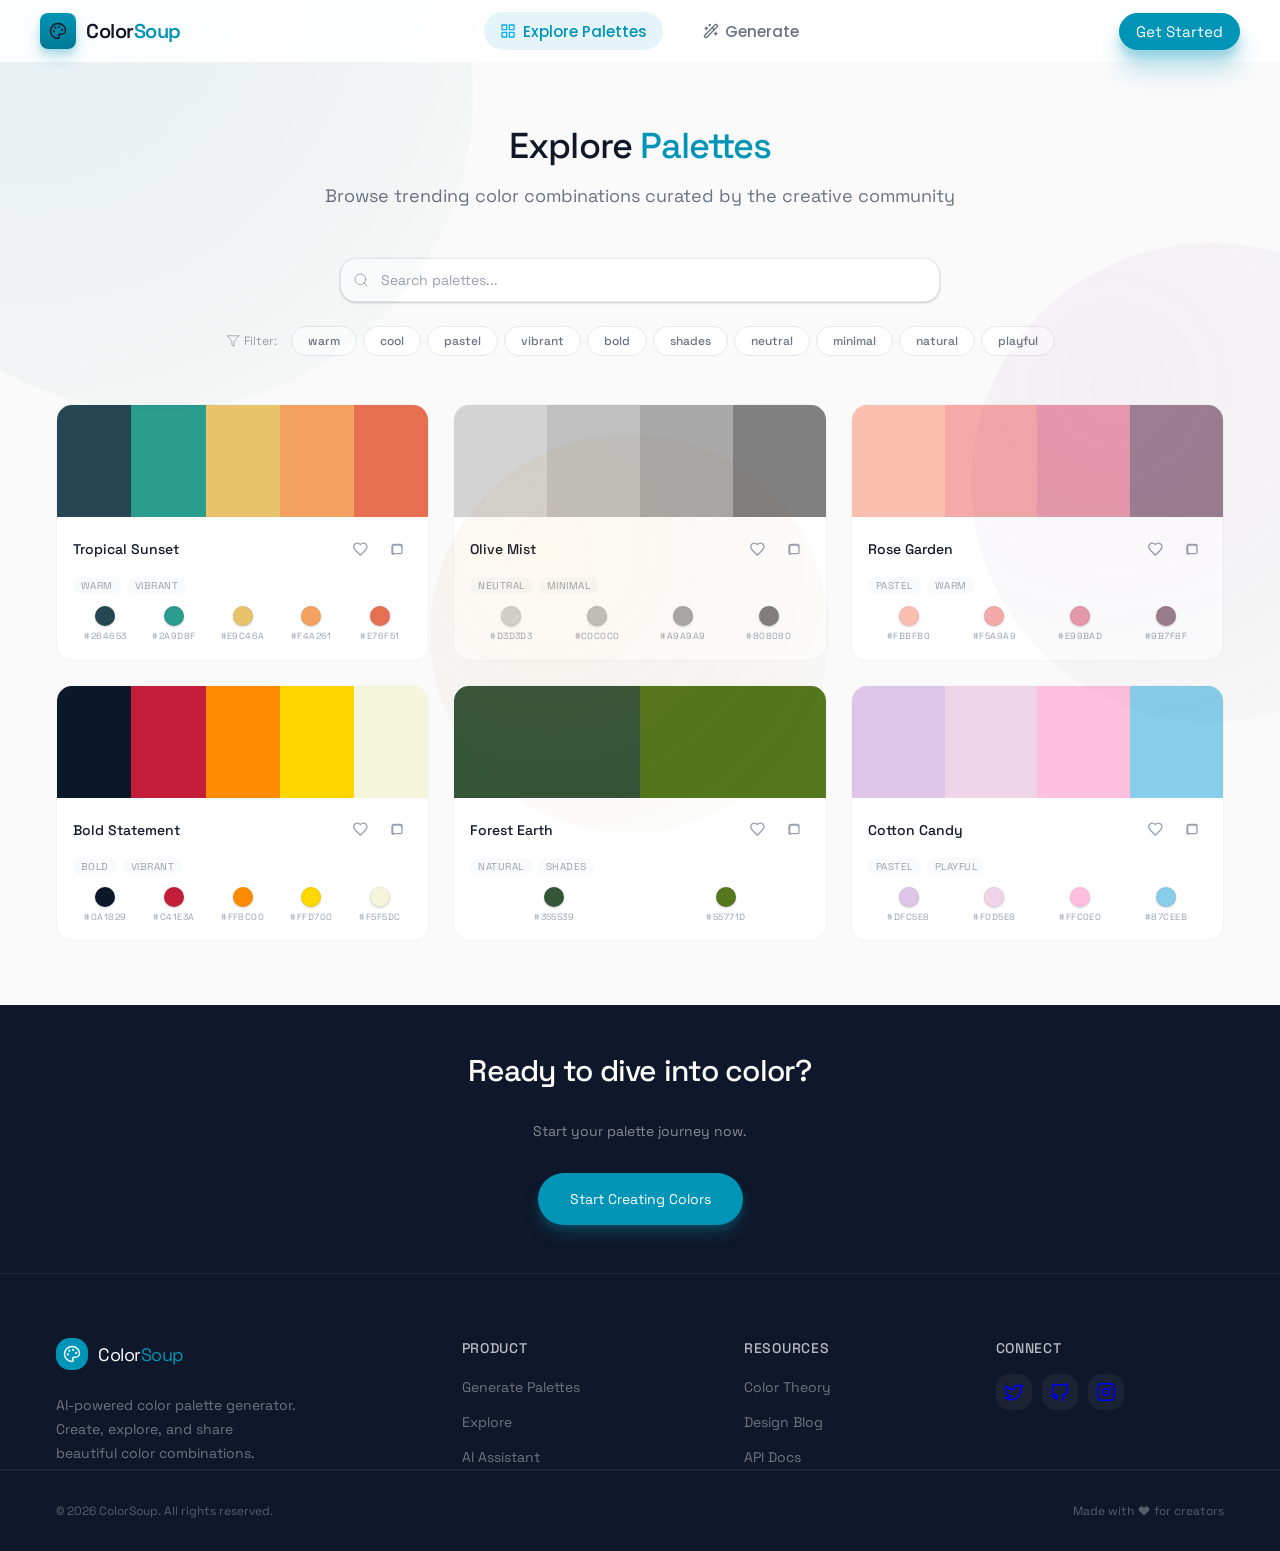
==== commit a2a3204f: "refined designed" ====
--- a/gallery.html
+++ b/gallery.html
@@ -25,20 +25,20 @@
     <div class="container nav-content">
       <a href="index.html" class="logo logo-link">
         <div class="logo-button">
-          <img src="https://www.figma.com/api/mcp/asset/55b6ffff-f499-4765-b4e3-03343132c840" alt="Palette" class="logo-icon-image" />
+          <svg class="logo-icon-image" width="24" height="24" viewBox="0 0 24 24" fill="none" stroke="currentColor" stroke-width="2" stroke-linecap="round" stroke-linejoin="round"><circle cx="13.5" cy="6.5" r=".5" fill="currentColor"/><circle cx="17.5" cy="10.5" r=".5" fill="currentColor"/><circle cx="8.5" cy="7.5" r=".5" fill="currentColor"/><circle cx="6.5" cy="12.5" r=".5" fill="currentColor"/><path d="M12 2C6.5 2 2 6.5 2 12s4.5 10 10 10c.926 0 1.648-.746 1.648-1.688 0-.437-.18-.835-.437-1.125-.29-.289-.438-.652-.438-1.125a1.64 1.64 0 0 1 1.668-1.668h1.996c3.051 0 5.555-2.503 5.555-5.554C21.965 6.012 17.461 2 12 2z"/></svg>
         </div>
         <span class="logo-text">Color<span class="logo-highlight">Soup</span></span>
       </a>
       <ul class="nav-links">
         <li>
           <a href="gallery.html" class="nav-link-active">
-            <img src="https://www.figma.com/api/mcp/asset/17121edc-b662-4e2b-855e-cfca0b43fb47" alt="" class="nav-icon" />
+            <svg class="nav-icon" width="20" height="20" viewBox="0 0 24 24" fill="none" stroke="currentColor" stroke-width="2" stroke-linecap="round" stroke-linejoin="round"><rect x="3" y="3" width="7" height="7"></rect><rect x="14" y="3" width="7" height="7"></rect><rect x="14" y="14" width="7" height="7"></rect><rect x="3" y="14" width="7" height="7"></rect></svg>
             Explore Palettes
           </a>
         </li>
         <li>
           <a href="generator.html">
-            <img src="https://www.figma.com/api/mcp/asset/20d98e14-5264-496a-9c47-e6759f137884" alt="" class="nav-icon" />
+            <svg class="nav-icon" width="20" height="20" viewBox="0 0 24 24" fill="none" stroke="currentColor" stroke-width="2" stroke-linecap="round" stroke-linejoin="round"><path d="m21.64 3.64-1.28-1.28a1.21 1.21 0 0 0-1.72 0L2.36 18.64a1.21 1.21 0 0 0 0 1.72l1.28 1.28a1.2 1.2 0 0 0 1.72 0L21.64 5.36a1.2 1.2 0 0 0 0-1.72Z"></path><path d="m14 7 3 3"></path><path d="M5 6v4"></path><path d="M19 14v4"></path><path d="M10 2v2"></path><path d="M7 8H3"></path><path d="M21 16h-4"></path><path d="M11 3H9"></path></svg>
             Generate
           </a>
         </li>
@@ -61,13 +61,13 @@
       <!-- Search and Filters -->
       <div class="gallery-controls">
         <div class="search-box">
-          <img src="https://www.figma.com/api/mcp/asset/18bc8386-b29d-4a76-8a19-d7b9a61a6486" alt="Search" class="search-icon" />
+          <svg class="search-icon" width="16" height="16" viewBox="0 0 24 24" fill="none" stroke="#99A1AF" stroke-width="1.33302" stroke-linecap="round" stroke-linejoin="round"><circle cx="11" cy="11" r="8"></circle><line x1="21" y1="21" x2="16.65" y2="16.65"></line></svg>
           <input type="text" placeholder="Search palettes..." />
         </div>
 
         <div class="filter-tags">
           <span class="filter-label">
-            <img src="https://www.figma.com/api/mcp/asset/21b62dab-d6a0-47ce-ba91-19a97e7d23e2" alt="Filter" class="filter-icon" />
+            <svg class="filter-icon" width="16" height="16" viewBox="0 0 24 24" fill="none" stroke="#99A1AF" stroke-width="1.33302" stroke-linecap="round" stroke-linejoin="round"><polygon points="22 3 2 3 10 12.46 10 19 14 21 14 12.46 22 3"></polygon></svg>
             Filter:
           </span>
           <button class="tag-btn">warm</button>
@@ -99,20 +99,21 @@
               <h3 class="palette-title">Tropical Sunset</h3>
               <div class="palette-actions">
                 <button class="action-btn" data-action="like">
-                  <svg width="15" height="15" viewBox="0 0 24 24" fill="none" stroke="#99a1af" stroke-width="2" stroke-linecap="round" stroke-linejoin="round"><path d="M20.84 4.61a5.5 5.5 0 0 0-7.78 0L12 5.67l-1.06-1.06a5.5 5.5 0 0 0-7.78 7.78l1.06 1.06L12 21.23l7.78-7.78 1.06-1.06a5.5 5.5 0 0 0 0-7.78z"></path></svg>
-                </button>
-                <button class="action-btn" data-action="copy">
-                  <svg width="15" height="15" viewBox="0 0 24 24" fill="none" stroke="#99a1af" stroke-width="2" stroke-linecap="round" stroke-linejoin="round"><rect x="9" y="9" width="13" height="13" rx="2" ry="2"></rect><path d="M5 15H4a2 2 0 0 1-2-2V4a2 2 0 0 1 2-2h9a2 2 0 0 1 2 2v1"></path></svg>
+                  <svg width="15" height="15" viewBox="0 0 15 14" fill="none" xmlns="http://www.w3.org/2000/svg">
+                    <path d="M12.0001 7.99813C12.9931 7.02503 13.9995 5.85863 13.9995 4.33232C13.9995 3.36009 13.6133 2.42768 12.9258 1.7402C12.2384 1.05273 11.306 0.666511 10.3337 0.666511C9.16068 0.666511 8.33421 0.999767 7.33444 1.99953C6.33468 0.999767 5.5082 0.666511 4.33514 0.666511C3.36291 0.666511 2.4305 1.05273 1.74302 1.7402C1.05555 2.42768 0.669334 3.36009 0.669334 4.33232C0.669334 5.8653 1.6691 7.03169 2.66886 7.99813L7.33444 12.6637L12.0001 7.99813Z" stroke="#99A1AF" stroke-width="1.33302" stroke-linecap="round" stroke-linejoin="round"/>
+                  </svg>
+                </button>
+                <button class="action-btn" data-action="copy">
+                  <svg width="15" height="15" viewBox="0 0 15 15" fill="none" xmlns="http://www.w3.org/2000/svg">
+                    <path d="M11.6616 11.6601H4.99645C4.26026 11.6601 3.66344 11.0632 3.66344 10.327V3.66191C3.66344 2.92571 4.26026 2.3289 4.99645 2.3289H11.6616C12.3978 2.3289 12.9946 2.92571 12.9946 3.66191V10.327C12.9946 11.0632 12.3978 11.6601 11.6616 11.6601Z" stroke="#99A1AF" stroke-width="1.33302" stroke-linecap="round" stroke-linejoin="round"/>
+                    <path d="M4.33076 12.3265C3.5976 12.3265 2.99774 11.7266 2.99774 10.9935V4.32836C2.99774 3.5952 3.5976 2.99534 4.33076 2.99534H10.9959C11.729 2.99534 12.3289 3.5952 12.3289 4.32836" stroke="#99A1AF" stroke-width="1.33302" stroke-linecap="round" stroke-linejoin="round"/>
+                  </svg>
                 </button>
               </div>
             </div>
             <div class="palette-tags">
               <span class="tag">warm</span>
               <span class="tag">vibrant</span>
-              <span class="like-count">
-                <svg width="12" height="12" viewBox="0 0 24 24" fill="none" stroke="#99a1af" stroke-width="2" stroke-linecap="round" stroke-linejoin="round"><path d="M20.84 4.61a5.5 5.5 0 0 0-7.78 0L12 5.67l-1.06-1.06a5.5 5.5 0 0 0-7.78 7.78l1.06 1.06L12 21.23l7.78-7.78 1.06-1.06a5.5 5.5 0 0 0 0-7.78z"></path></svg>
-                234
-              </span>
             </div>
             <div class="palette-colors">
               <div class="color-item">
@@ -152,20 +153,21 @@
               <h3 class="palette-title">Olive Mist</h3>
               <div class="palette-actions">
                 <button class="action-btn" data-action="like">
-                  <svg width="15" height="15" viewBox="0 0 24 24" fill="none" stroke="#99a1af" stroke-width="2" stroke-linecap="round" stroke-linejoin="round"><path d="M20.84 4.61a5.5 5.5 0 0 0-7.78 0L12 5.67l-1.06-1.06a5.5 5.5 0 0 0-7.78 7.78l1.06 1.06L12 21.23l7.78-7.78 1.06-1.06a5.5 5.5 0 0 0 0-7.78z"></path></svg>
-                </button>
-                <button class="action-btn" data-action="copy">
-                  <svg width="15" height="15" viewBox="0 0 24 24" fill="none" stroke="#99a1af" stroke-width="2" stroke-linecap="round" stroke-linejoin="round"><rect x="9" y="9" width="13" height="13" rx="2" ry="2"></rect><path d="M5 15H4a2 2 0 0 1-2-2V4a2 2 0 0 1 2-2h9a2 2 0 0 1 2 2v1"></path></svg>
+                  <svg width="15" height="15" viewBox="0 0 15 14" fill="none" xmlns="http://www.w3.org/2000/svg">
+                    <path d="M12.0001 7.99813C12.9931 7.02503 13.9995 5.85863 13.9995 4.33232C13.9995 3.36009 13.6133 2.42768 12.9258 1.7402C12.2384 1.05273 11.306 0.666511 10.3337 0.666511C9.16068 0.666511 8.33421 0.999767 7.33444 1.99953C6.33468 0.999767 5.5082 0.666511 4.33514 0.666511C3.36291 0.666511 2.4305 1.05273 1.74302 1.7402C1.05555 2.42768 0.669334 3.36009 0.669334 4.33232C0.669334 5.8653 1.6691 7.03169 2.66886 7.99813L7.33444 12.6637L12.0001 7.99813Z" stroke="#99A1AF" stroke-width="1.33302" stroke-linecap="round" stroke-linejoin="round"/>
+                  </svg>
+                </button>
+                <button class="action-btn" data-action="copy">
+                  <svg width="15" height="15" viewBox="0 0 15 15" fill="none" xmlns="http://www.w3.org/2000/svg">
+                    <path d="M11.6616 11.6601H4.99645C4.26026 11.6601 3.66344 11.0632 3.66344 10.327V3.66191C3.66344 2.92571 4.26026 2.3289 4.99645 2.3289H11.6616C12.3978 2.3289 12.9946 2.92571 12.9946 3.66191V10.327C12.9946 11.0632 12.3978 11.6601 11.6616 11.6601Z" stroke="#99A1AF" stroke-width="1.33302" stroke-linecap="round" stroke-linejoin="round"/>
+                    <path d="M4.33076 12.3265C3.5976 12.3265 2.99774 11.7266 2.99774 10.9935V4.32836C2.99774 3.5952 3.5976 2.99534 4.33076 2.99534H10.9959C11.729 2.99534 12.3289 3.5952 12.3289 4.32836" stroke="#99A1AF" stroke-width="1.33302" stroke-linecap="round" stroke-linejoin="round"/>
+                  </svg>
                 </button>
               </div>
             </div>
             <div class="palette-tags">
               <span class="tag">neutral</span>
               <span class="tag">minimal</span>
-              <span class="like-count">
-                <svg width="12" height="12" viewBox="0 0 24 24" fill="none" stroke="#99a1af" stroke-width="2" stroke-linecap="round" stroke-linejoin="round"><path d="M20.84 4.61a5.5 5.5 0 0 0-7.78 0L12 5.67l-1.06-1.06a5.5 5.5 0 0 0-7.78 7.78l1.06 1.06L12 21.23l7.78-7.78 1.06-1.06a5.5 5.5 0 0 0 0-7.78z"></path></svg>
-                128
-              </span>
             </div>
             <div class="palette-colors">
               <div class="color-item">
@@ -201,20 +203,21 @@
               <h3 class="palette-title">Rose Garden</h3>
               <div class="palette-actions">
                 <button class="action-btn" data-action="like">
-                  <svg width="15" height="15" viewBox="0 0 24 24" fill="none" stroke="#99a1af" stroke-width="2" stroke-linecap="round" stroke-linejoin="round"><path d="M20.84 4.61a5.5 5.5 0 0 0-7.78 0L12 5.67l-1.06-1.06a5.5 5.5 0 0 0-7.78 7.78l1.06 1.06L12 21.23l7.78-7.78 1.06-1.06a5.5 5.5 0 0 0 0-7.78z"></path></svg>
-                </button>
-                <button class="action-btn" data-action="copy">
-                  <svg width="15" height="15" viewBox="0 0 24 24" fill="none" stroke="#99a1af" stroke-width="2" stroke-linecap="round" stroke-linejoin="round"><rect x="9" y="9" width="13" height="13" rx="2" ry="2"></rect><path d="M5 15H4a2 2 0 0 1-2-2V4a2 2 0 0 1 2-2h9a2 2 0 0 1 2 2v1"></path></svg>
+                  <svg width="15" height="15" viewBox="0 0 15 14" fill="none" xmlns="http://www.w3.org/2000/svg">
+                    <path d="M12.0001 7.99813C12.9931 7.02503 13.9995 5.85863 13.9995 4.33232C13.9995 3.36009 13.6133 2.42768 12.9258 1.7402C12.2384 1.05273 11.306 0.666511 10.3337 0.666511C9.16068 0.666511 8.33421 0.999767 7.33444 1.99953C6.33468 0.999767 5.5082 0.666511 4.33514 0.666511C3.36291 0.666511 2.4305 1.05273 1.74302 1.7402C1.05555 2.42768 0.669334 3.36009 0.669334 4.33232C0.669334 5.8653 1.6691 7.03169 2.66886 7.99813L7.33444 12.6637L12.0001 7.99813Z" stroke="#99A1AF" stroke-width="1.33302" stroke-linecap="round" stroke-linejoin="round"/>
+                  </svg>
+                </button>
+                <button class="action-btn" data-action="copy">
+                  <svg width="15" height="15" viewBox="0 0 15 15" fill="none" xmlns="http://www.w3.org/2000/svg">
+                    <path d="M11.6616 11.6601H4.99645C4.26026 11.6601 3.66344 11.0632 3.66344 10.327V3.66191C3.66344 2.92571 4.26026 2.3289 4.99645 2.3289H11.6616C12.3978 2.3289 12.9946 2.92571 12.9946 3.66191V10.327C12.9946 11.0632 12.3978 11.6601 11.6616 11.6601Z" stroke="#99A1AF" stroke-width="1.33302" stroke-linecap="round" stroke-linejoin="round"/>
+                    <path d="M4.33076 12.3265C3.5976 12.3265 2.99774 11.7266 2.99774 10.9935V4.32836C2.99774 3.5952 3.5976 2.99534 4.33076 2.99534H10.9959C11.729 2.99534 12.3289 3.5952 12.3289 4.32836" stroke="#99A1AF" stroke-width="1.33302" stroke-linecap="round" stroke-linejoin="round"/>
+                  </svg>
                 </button>
               </div>
             </div>
             <div class="palette-tags">
               <span class="tag">pastel</span>
               <span class="tag">warm</span>
-              <span class="like-count">
-                <svg width="12" height="12" viewBox="0 0 24 24" fill="none" stroke="#99a1af" stroke-width="2" stroke-linecap="round" stroke-linejoin="round"><path d="M20.84 4.61a5.5 5.5 0 0 0-7.78 0L12 5.67l-1.06-1.06a5.5 5.5 0 0 0-7.78 7.78l1.06 1.06L12 21.23l7.78-7.78 1.06-1.06a5.5 5.5 0 0 0 0-7.78z"></path></svg>
-                312
-              </span>
             </div>
             <div class="palette-colors">
               <div class="color-item">
@@ -251,20 +254,21 @@
               <h3 class="palette-title">Bold Statement</h3>
               <div class="palette-actions">
                 <button class="action-btn" data-action="like">
-                  <svg width="15" height="15" viewBox="0 0 24 24" fill="none" stroke="#99a1af" stroke-width="2" stroke-linecap="round" stroke-linejoin="round"><path d="M20.84 4.61a5.5 5.5 0 0 0-7.78 0L12 5.67l-1.06-1.06a5.5 5.5 0 0 0-7.78 7.78l1.06 1.06L12 21.23l7.78-7.78 1.06-1.06a5.5 5.5 0 0 0 0-7.78z"></path></svg>
-                </button>
-                <button class="action-btn" data-action="copy">
-                  <svg width="15" height="15" viewBox="0 0 24 24" fill="none" stroke="#99a1af" stroke-width="2" stroke-linecap="round" stroke-linejoin="round"><rect x="9" y="9" width="13" height="13" rx="2" ry="2"></rect><path d="M5 15H4a2 2 0 0 1-2-2V4a2 2 0 0 1 2-2h9a2 2 0 0 1 2 2v1"></path></svg>
+                  <svg width="15" height="15" viewBox="0 0 15 14" fill="none" xmlns="http://www.w3.org/2000/svg">
+                    <path d="M12.0001 7.99813C12.9931 7.02503 13.9995 5.85863 13.9995 4.33232C13.9995 3.36009 13.6133 2.42768 12.9258 1.7402C12.2384 1.05273 11.306 0.666511 10.3337 0.666511C9.16068 0.666511 8.33421 0.999767 7.33444 1.99953C6.33468 0.999767 5.5082 0.666511 4.33514 0.666511C3.36291 0.666511 2.4305 1.05273 1.74302 1.7402C1.05555 2.42768 0.669334 3.36009 0.669334 4.33232C0.669334 5.8653 1.6691 7.03169 2.66886 7.99813L7.33444 12.6637L12.0001 7.99813Z" stroke="#99A1AF" stroke-width="1.33302" stroke-linecap="round" stroke-linejoin="round"/>
+                  </svg>
+                </button>
+                <button class="action-btn" data-action="copy">
+                  <svg width="15" height="15" viewBox="0 0 15 15" fill="none" xmlns="http://www.w3.org/2000/svg">
+                    <path d="M11.6616 11.6601H4.99645C4.26026 11.6601 3.66344 11.0632 3.66344 10.327V3.66191C3.66344 2.92571 4.26026 2.3289 4.99645 2.3289H11.6616C12.3978 2.3289 12.9946 2.92571 12.9946 3.66191V10.327C12.9946 11.0632 12.3978 11.6601 11.6616 11.6601Z" stroke="#99A1AF" stroke-width="1.33302" stroke-linecap="round" stroke-linejoin="round"/>
+                    <path d="M4.33076 12.3265C3.5976 12.3265 2.99774 11.7266 2.99774 10.9935V4.32836C2.99774 3.5952 3.5976 2.99534 4.33076 2.99534H10.9959C11.729 2.99534 12.3289 3.5952 12.3289 4.32836" stroke="#99A1AF" stroke-width="1.33302" stroke-linecap="round" stroke-linejoin="round"/>
+                  </svg>
                 </button>
               </div>
             </div>
             <div class="palette-tags">
               <span class="tag">bold</span>
               <span class="tag">vibrant</span>
-              <span class="like-count">
-                <svg width="12" height="12" viewBox="0 0 24 24" fill="none" stroke="#99a1af" stroke-width="2" stroke-linecap="round" stroke-linejoin="round"><path d="M20.84 4.61a5.5 5.5 0 0 0-7.78 0L12 5.67l-1.06-1.06a5.5 5.5 0 0 0-7.78 7.78l1.06 1.06L12 21.23l7.78-7.78 1.06-1.06a5.5 5.5 0 0 0 0-7.78z"></path></svg>
-                456
-              </span>
             </div>
             <div class="palette-colors">
               <div class="color-item">
@@ -302,20 +306,21 @@
               <h3 class="palette-title">Forest Earth</h3>
               <div class="palette-actions">
                 <button class="action-btn" data-action="like">
-                  <svg width="15" height="15" viewBox="0 0 24 24" fill="none" stroke="#99a1af" stroke-width="2" stroke-linecap="round" stroke-linejoin="round"><path d="M20.84 4.61a5.5 5.5 0 0 0-7.78 0L12 5.67l-1.06-1.06a5.5 5.5 0 0 0-7.78 7.78l1.06 1.06L12 21.23l7.78-7.78 1.06-1.06a5.5 5.5 0 0 0 0-7.78z"></path></svg>
-                </button>
-                <button class="action-btn" data-action="copy">
-                  <svg width="15" height="15" viewBox="0 0 24 24" fill="none" stroke="#99a1af" stroke-width="2" stroke-linecap="round" stroke-linejoin="round"><rect x="9" y="9" width="13" height="13" rx="2" ry="2"></rect><path d="M5 15H4a2 2 0 0 1-2-2V4a2 2 0 0 1 2-2h9a2 2 0 0 1 2 2v1"></path></svg>
+                  <svg width="15" height="15" viewBox="0 0 15 14" fill="none" xmlns="http://www.w3.org/2000/svg">
+                    <path d="M12.0001 7.99813C12.9931 7.02503 13.9995 5.85863 13.9995 4.33232C13.9995 3.36009 13.6133 2.42768 12.9258 1.7402C12.2384 1.05273 11.306 0.666511 10.3337 0.666511C9.16068 0.666511 8.33421 0.999767 7.33444 1.99953C6.33468 0.999767 5.5082 0.666511 4.33514 0.666511C3.36291 0.666511 2.4305 1.05273 1.74302 1.7402C1.05555 2.42768 0.669334 3.36009 0.669334 4.33232C0.669334 5.8653 1.6691 7.03169 2.66886 7.99813L7.33444 12.6637L12.0001 7.99813Z" stroke="#99A1AF" stroke-width="1.33302" stroke-linecap="round" stroke-linejoin="round"/>
+                  </svg>
+                </button>
+                <button class="action-btn" data-action="copy">
+                  <svg width="15" height="15" viewBox="0 0 15 15" fill="none" xmlns="http://www.w3.org/2000/svg">
+                    <path d="M11.6616 11.6601H4.99645C4.26026 11.6601 3.66344 11.0632 3.66344 10.327V3.66191C3.66344 2.92571 4.26026 2.3289 4.99645 2.3289H11.6616C12.3978 2.3289 12.9946 2.92571 12.9946 3.66191V10.327C12.9946 11.0632 12.3978 11.6601 11.6616 11.6601Z" stroke="#99A1AF" stroke-width="1.33302" stroke-linecap="round" stroke-linejoin="round"/>
+                    <path d="M4.33076 12.3265C3.5976 12.3265 2.99774 11.7266 2.99774 10.9935V4.32836C2.99774 3.5952 3.5976 2.99534 4.33076 2.99534H10.9959C11.729 2.99534 12.3289 3.5952 12.3289 4.32836" stroke="#99A1AF" stroke-width="1.33302" stroke-linecap="round" stroke-linejoin="round"/>
+                  </svg>
                 </button>
               </div>
             </div>
             <div class="palette-tags">
               <span class="tag">natural</span>
               <span class="tag">shades</span>
-              <span class="like-count">
-                <svg width="12" height="12" viewBox="0 0 24 24" fill="none" stroke="#99a1af" stroke-width="2" stroke-linecap="round" stroke-linejoin="round"><path d="M20.84 4.61a5.5 5.5 0 0 0-7.78 0L12 5.67l-1.06-1.06a5.5 5.5 0 0 0-7.78 7.78l1.06 1.06L12 21.23l7.78-7.78 1.06-1.06a5.5 5.5 0 0 0 0-7.78z"></path></svg>
-                189
-              </span>
             </div>
             <div class="palette-colors">
               <div class="color-item">
@@ -343,20 +348,21 @@
               <h3 class="palette-title">Cotton Candy</h3>
               <div class="palette-actions">
                 <button class="action-btn" data-action="like">
-                  <svg width="15" height="15" viewBox="0 0 24 24" fill="none" stroke="#99a1af" stroke-width="2" stroke-linecap="round" stroke-linejoin="round"><path d="M20.84 4.61a5.5 5.5 0 0 0-7.78 0L12 5.67l-1.06-1.06a5.5 5.5 0 0 0-7.78 7.78l1.06 1.06L12 21.23l7.78-7.78 1.06-1.06a5.5 5.5 0 0 0 0-7.78z"></path></svg>
-                </button>
-                <button class="action-btn" data-action="copy">
-                  <svg width="15" height="15" viewBox="0 0 24 24" fill="none" stroke="#99a1af" stroke-width="2" stroke-linecap="round" stroke-linejoin="round"><rect x="9" y="9" width="13" height="13" rx="2" ry="2"></rect><path d="M5 15H4a2 2 0 0 1-2-2V4a2 2 0 0 1 2-2h9a2 2 0 0 1 2 2v1"></path></svg>
+                  <svg width="15" height="15" viewBox="0 0 15 14" fill="none" xmlns="http://www.w3.org/2000/svg">
+                    <path d="M12.0001 7.99813C12.9931 7.02503 13.9995 5.85863 13.9995 4.33232C13.9995 3.36009 13.6133 2.42768 12.9258 1.7402C12.2384 1.05273 11.306 0.666511 10.3337 0.666511C9.16068 0.666511 8.33421 0.999767 7.33444 1.99953C6.33468 0.999767 5.5082 0.666511 4.33514 0.666511C3.36291 0.666511 2.4305 1.05273 1.74302 1.7402C1.05555 2.42768 0.669334 3.36009 0.669334 4.33232C0.669334 5.8653 1.6691 7.03169 2.66886 7.99813L7.33444 12.6637L12.0001 7.99813Z" stroke="#99A1AF" stroke-width="1.33302" stroke-linecap="round" stroke-linejoin="round"/>
+                  </svg>
+                </button>
+                <button class="action-btn" data-action="copy">
+                  <svg width="15" height="15" viewBox="0 0 15 15" fill="none" xmlns="http://www.w3.org/2000/svg">
+                    <path d="M11.6616 11.6601H4.99645C4.26026 11.6601 3.66344 11.0632 3.66344 10.327V3.66191C3.66344 2.92571 4.26026 2.3289 4.99645 2.3289H11.6616C12.3978 2.3289 12.9946 2.92571 12.9946 3.66191V10.327C12.9946 11.0632 12.3978 11.6601 11.6616 11.6601Z" stroke="#99A1AF" stroke-width="1.33302" stroke-linecap="round" stroke-linejoin="round"/>
+                    <path d="M4.33076 12.3265C3.5976 12.3265 2.99774 11.7266 2.99774 10.9935V4.32836C2.99774 3.5952 3.5976 2.99534 4.33076 2.99534H10.9959C11.729 2.99534 12.3289 3.5952 12.3289 4.32836" stroke="#99A1AF" stroke-width="1.33302" stroke-linecap="round" stroke-linejoin="round"/>
+                  </svg>
                 </button>
               </div>
             </div>
             <div class="palette-tags">
               <span class="tag">pastel</span>
               <span class="tag">playful</span>
-              <span class="like-count">
-                <svg width="12" height="12" viewBox="0 0 24 24" fill="none" stroke="#99a1af" stroke-width="2" stroke-linecap="round" stroke-linejoin="round"><path d="M20.84 4.61a5.5 5.5 0 0 0-7.78 0L12 5.67l-1.06-1.06a5.5 5.5 0 0 0-7.78 7.78l1.06 1.06L12 21.23l7.78-7.78 1.06-1.06a5.5 5.5 0 0 0 0-7.78z"></path></svg>
-                567
-              </span>
             </div>
             <div class="palette-colors">
               <div class="color-item">
@@ -400,7 +406,7 @@
         <div class="footer-col">
           <div class="footer-logo">
             <div class="logo-icon">
-              <img src="https://www.figma.com/api/mcp/asset/8405d861-100b-4a39-bebd-5254fe3fa550" alt="Palette" />
+              <svg width="18" height="18" viewBox="0 0 24 24" fill="none" stroke="currentColor" stroke-width="2" stroke-linecap="round" stroke-linejoin="round"><circle cx="13.5" cy="6.5" r=".5" fill="currentColor"/><circle cx="17.5" cy="10.5" r=".5" fill="currentColor"/><circle cx="8.5" cy="7.5" r=".5" fill="currentColor"/><circle cx="6.5" cy="12.5" r=".5" fill="currentColor"/><path d="M12 2C6.5 2 2 6.5 2 12s4.5 10 10 10c.926 0 1.648-.746 1.648-1.688 0-.437-.18-.835-.437-1.125-.29-.289-.438-.652-.438-1.125a1.64 1.64 0 0 1 1.668-1.668h1.996c3.051 0 5.555-2.503 5.555-5.554C21.965 6.012 17.461 2 12 2z"/></svg>
             </div>
             <span>Color<span class="footer-logo-highlight">Soup</span></span>
           </div>
@@ -432,13 +438,13 @@
           <h4 class="footer-heading">Connect</h4>
           <div class="footer-social">
             <a href="#" class="social-icon">
-              <img src="https://www.figma.com/api/mcp/asset/ef3c22bc-efe1-4efb-acac-4a93ec46db56" alt="Twitter" />
+              <svg width="20" height="20" viewBox="0 0 24 24" fill="none" stroke="currentColor" stroke-width="2" stroke-linecap="round" stroke-linejoin="round"><path d="M22 4s-.7 2.1-2 3.4c1.6 10-9.4 17.3-18 11.6 2.2.1 4.4-.6 6-2C3 15.5.5 9.6 3 5c2.2 2.6 5.6 4.1 9 4-.9-4.2 4-6.6 7-3.8 1.1 0 3-1.2 3-1.2z"></path></svg>
             </a>
             <a href="#" class="social-icon">
-              <img src="https://www.figma.com/api/mcp/asset/d0b5319f-5ca6-45e8-8bff-b09e6f08ce57" alt="GitHub" />
+              <svg width="20" height="20" viewBox="0 0 24 24" fill="none" stroke="currentColor" stroke-width="2" stroke-linecap="round" stroke-linejoin="round"><path d="M9 19c-5 1.5-5-2.5-7-3m14 6v-3.8c0-1.2-.4-2.1-1-2.6 3-.3 6-1.5 6-6.5 0-1.4-.5-2.5-1.3-3.4.1-.3.6-1.6-.1-3.3 0 0-1-.3-3.3 1.2-1-.3-2.1-.4-3.1-.4s-2.1.1-3.1.4C5 3 4 3.3 4 3.3c-.7 1.7-.2 3-.1 3.3C3.1 7.5 2.6 8.6 2.6 10c0 5 3 6.2 6 6.5-.5.4-.9 1.2-.9 2.4V21"></path></svg>
             </a>
             <a href="#" class="social-icon">
-              <img src="https://www.figma.com/api/mcp/asset/e0835428-8c93-48e9-b400-e7cafc90fc1d" alt="Instagram" />
+              <svg width="20" height="20" viewBox="0 0 24 24" fill="none" stroke="currentColor" stroke-width="2" stroke-linecap="round" stroke-linejoin="round"><rect x="2" y="2" width="20" height="20" rx="5" ry="5"></rect><path d="M16 11.37A4 4 0 1 1 12.63 8 4 4 0 0 1 16 11.37z"></path><line x1="17.5" y1="6.5" x2="17.51" y2="6.5"></line></svg>
             </a>
           </div>
         </div>
@@ -449,11 +455,12 @@
     <div class="footer-bottom">
       <div class="container footer-bottom-content">
         <p class="copyright">© 2026 ColorSoup. All rights reserved.</p>
-        <p class="made-with">Made with <img src="https://www.figma.com/api/mcp/asset/14960d1c-c28c-49b5-a9eb-df938077d190" alt="Heart" class="heart-icon" /> for creators</p>
+        <p class="made-with">Made with <svg class="heart-icon" width="16" height="16" viewBox="0 0 24 24" fill="currentColor" stroke="none"><path d="M20.84 4.61a5.5 5.5 0 0 0-7.78 0L12 5.67l-1.06-1.06a5.5 5.5 0 0 0-7.78 7.78l1.06 1.06L12 21.23l7.78-7.78 1.06-1.06a5.5 5.5 0 0 0 0-7.78z"></path></svg> for creators</p>
       </div>
     </div>
   </footer>
 
   <script src="index.js"></script>
+  <script src="gallery.js"></script>
 </body>
 </html>
--- a/style.css
+++ b/style.css
@@ -564,6 +564,103 @@
   transform: scale(1.15);
   filter: brightness(1.2);
   box-shadow: 0px 15px 40px rgba(0, 0, 0, 0.3);
+}
+
+/* Soup Bowl Styles (hero) */
+.soup-bowl {
+  display: flex;
+  flex-direction: column;
+  align-items: center;
+  gap: 6px;
+  cursor: pointer;
+  animation: float-sphere 3s ease-in-out infinite;
+}
+
+.soup-bowl:nth-child(1) {
+  animation-delay: 0s;
+}
+.soup-bowl:nth-child(2) {
+  animation-delay: 0.3s;
+}
+.soup-bowl:nth-child(3) {
+  animation-delay: 0.6s;
+}
+.soup-bowl:nth-child(4) {
+  animation-delay: 0.9s;
+}
+.soup-bowl:nth-child(5) {
+  animation-delay: 1.2s;
+}
+
+.soup-bowl:hover {
+  animation: none;
+}
+.soup-bowl:hover .bowl-wrapper {
+  transform: scale(1.08);
+}
+
+.bowl-wrapper {
+  position: relative;
+  width: 180px;
+  height: 104px;
+  transition: transform 0.3s ease;
+  filter: drop-shadow(0px 10px 29px rgba(0, 0, 0, 0.18));
+}
+
+/* The colored soup surface sits behind the bowl SVG */
+.bowl-soup {
+  position: absolute;
+  bottom: 6%;
+  left: 3%;
+  right: 3%;
+  top: 38%;
+  border-radius: 0 0 50% 50%;
+  transition: background-color 0.4s ease;
+}
+
+/* The bowl SVG overlays the soup, giving the illusion of a filled bowl */
+.bowl-svg {
+  position: absolute;
+  inset: 0;
+  width: 100%;
+  height: 100%;
+  object-fit: contain;
+}
+
+.bowl-hex {
+  font-family: "Space Grotesk", sans-serif;
+  font-size: 14px;
+  font-weight: 400;
+  color: #364153;
+  letter-spacing: 0.7px;
+  text-transform: uppercase;
+  line-height: 20px;
+  white-space: nowrap;
+}
+
+.bowl-lock-btn {
+  display: flex;
+  align-items: center;
+  justify-content: center;
+  width: 26px;
+  height: 26px;
+  background: #f3f4f6;
+  border: none;
+  border-radius: 10px;
+  cursor: pointer;
+  color: #6a7282;
+  transition: all 0.2s ease;
+  padding: 0;
+}
+
+.bowl-lock-btn:hover {
+  background: rgba(0, 149, 182, 0.1);
+  color: #0095b6;
+}
+
+.soup-bowl[data-locked="true"] .bowl-lock-btn {
+  background: rgba(0, 149, 182, 0.1);
+  color: #0095b6;
 }
 
 /* Sections */
@@ -889,17 +986,6 @@
   letter-spacing: 0.5px;
 }
 
-.like-count {
-  margin-left: auto;
-  font-family: "Space Grotesk", sans-serif;
-  font-size: 10px;
-  color: #99a1af;
-  display: flex;
-  align-items: center;
-  gap: 4px;
-  white-space: nowrap;
-}
-
 /* Palette Colors Grid */
 .palette-colors {
   display: flex;
@@ -1646,19 +1732,19 @@
 
 .bowl-visual {
   width: 100%;
-  aspect-ratio: 16 / 11;
-  border-radius: 24px;
-  overflow: hidden;
-  box-shadow: 0px 10.44px 29.232px rgba(0, 0, 0, 0.18);
-  background: linear-gradient(
-    135deg,
-    rgba(255, 255, 255, 0.1) 0%,
-    rgba(0, 0, 0, 0.05) 100%
-  );
+  padding-bottom: 66%; /* Maintain approx aspect ratio of the SVG */
   display: flex;
   align-items: center;
   justify-content: center;
   position: relative;
+}
+
+.bowl-visual svg {
+  position: absolute;
+  top: 0;
+  left: 0;
+  width: 100%;
+  height: 100%;
 }
 
 .bowl-svg {
@@ -1967,6 +2053,361 @@
   object-fit: contain;
 }
 
+/* Interactions & Animations */
+
+/* Logo Hover */
+.logo-button {
+  transition: transform 0.2s;
+}
+.logo-link:hover .logo-button {
+  transform: scale(1.1);
+}
+
+/* Nav Links */
+.nav-links a {
+  transition: all 0.2s ease;
+}
+.nav-links a:hover {
+  color: #0095b6;
+  background-color: #f9fafb;
+}
+.nav-link-active {
+  background-color: rgba(0, 149, 182, 0.1);
+  color: #0095b6;
+}
+
+/* Badge hover */
+.announcement-link {
+  transition: text-decoration 0.2s ease;
+}
+.announcement-link:hover {
+  text-decoration: none;
+}
+
+/* CTA Buttons */
+.btn-primary {
+  transition: all 0.3s ease;
+}
+.hero-cta .btn-primary:hover,
+.footer-cta .btn-primary:hover {
+  filter: brightness(0.9);
+  box-shadow: 0 25px 30px rgba(0, 149, 182, 0.35);
+  transform: scale(1.05);
+}
+.hero-cta .btn-primary:active,
+.footer-cta .btn-primary:active {
+  transform: scale(0.95);
+}
+.btn-secondary {
+  transition: color 0.3s ease;
+}
+.btn-secondary:hover {
+  color: #0095b6;
+}
+.btn-secondary .btn-icon {
+  transition: transform 0.3s ease;
+}
+.btn-secondary:hover .btn-icon {
+  transform: translateX(4px);
+}
+
+/* Trusted By */
+.trusted-by {
+  padding: 4rem 0 2rem;
+  text-align: center;
+}
+.trusted-by-title {
+  font-family: "Space Grotesk", sans-serif;
+  font-size: 14px;
+  font-weight: 400;
+  color: #99a1af;
+  letter-spacing: 0.7px;
+  text-transform: uppercase;
+  margin-bottom: 2.5rem;
+}
+.trusted-logos {
+  display: flex;
+  justify-content: center;
+  gap: 4rem; /* ~64px based on spacing seen */
+  flex-wrap: wrap;
+  align-items: center;
+}
+.trusted-company {
+  font-family: "Space Grotesk", sans-serif;
+  font-size: 20px;
+  font-weight: 400;
+  line-height: 28px;
+  letter-spacing: -0.5px;
+  color: #d1d5dc;
+  transition: color 0.3s ease;
+  opacity: 0;
+}
+.trusted-company:hover {
+  color: #0095b6;
+}
+
+/* Feature Cards */
+.card {
+  transition: all 0.3s ease;
+}
+.card:hover {
+  border-color: rgba(0, 149, 182, 0.2);
+  box-shadow:
+    0 20px 25px -5px rgba(0, 149, 182, 0.05),
+    0 8px 10px -6px rgba(0, 149, 182, 0.05);
+}
+.card-icon {
+  transition: transform 0.3s ease;
+}
+.card:hover .card-icon {
+  transform: scale(1.1);
+}
+
+/* Live Palette Demo Hover & Regenerate */
+.color-strip {
+  position: relative;
+  overflow: hidden;
+  transform-origin: bottom;
+}
+.color-strip-overlay {
+  position: absolute;
+  inset: 0;
+  background: rgba(0, 0, 0, 0.1);
+  display: flex;
+  align-items: center;
+  justify-content: center;
+  opacity: 0;
+  transition: opacity 0.2s ease;
+  pointer-events: none;
+}
+.color-strip:hover .color-strip-overlay {
+  opacity: 1;
+}
+.color-strip-overlay img {
+  width: 24px;
+  height: 24px;
+  filter: brightness(0) invert(1);
+}
+.copy-feedback {
+  position: absolute;
+  bottom: 2rem;
+  left: 50%;
+  transform: translateX(-50%) translateY(10px);
+  background: rgba(0, 0, 0, 0.75);
+  color: white;
+  padding: 4px 8px;
+  border-radius: 4px;
+  font-size: 12px;
+  opacity: 0;
+  transition: all 0.2s ease;
+  pointer-events: none;
+  white-space: nowrap;
+  z-index: 10;
+}
+.copy-feedback.show {
+  opacity: 1;
+  transform: translateX(-50%) translateY(0);
+}
+.hex-code {
+  transition: transform 0.2s ease;
+  cursor: pointer;
+  display: inline-block;
+  z-index: 2;
+  position: relative;
+}
+.hex-code:hover {
+  transform: scale(1.1);
+}
+
+.btn-stir {
+  transition: all 0.3s ease;
+}
+.btn-stir:hover {
+  background-color: #007a99;
+  transform: scale(1.05);
+}
+.btn-stir:active {
+  transform: scale(0.95);
+}
+
+/* Floating accent dots */
+.generator-window-wrapper {
+  position: relative;
+}
+.accent-dot {
+  position: absolute;
+  border-radius: 50%;
+  opacity: 0;
+  transition: background 0.3s;
+}
+.accent-dot.dot-1 {
+  width: 24px;
+  height: 24px;
+  top: -10px;
+  right: -20px;
+  animation:
+    float-dot-1 3s ease-in-out infinite,
+    fadeIn 0.5s;
+  z-index: 10;
+}
+.accent-dot.dot-2 {
+  width: 16px;
+  height: 16px;
+  bottom: 20px;
+  left: -25px;
+  animation:
+    float-dot-2 2.5s ease-in-out infinite 0.5s,
+    fadeIn 0.5s;
+  z-index: 10;
+}
+.accent-dot.dot-3 {
+  width: 20px;
+  height: 20px;
+  top: 40%;
+  right: -30px;
+  animation:
+    float-dot-3 2s ease-in-out infinite 1s,
+    fadeIn 0.5s;
+  z-index: 10;
+}
+
+@keyframes float-dot-1 {
+  0%,
+  100% {
+    transform: translateY(0);
+  }
+  50% {
+    transform: translateY(-10px);
+  }
+}
+@keyframes float-dot-2 {
+  0%,
+  100% {
+    transform: translateY(0);
+  }
+  50% {
+    transform: translateY(-8px);
+  }
+}
+@keyframes float-dot-3 {
+  0%,
+  100% {
+    transform: translateY(0);
+  }
+  50% {
+    transform: translateY(-6px);
+  }
+}
+
+/* Footer */
+.footer-cta .btn-primary {
+  transition: all 0.3s ease;
+}
+.footer-links a {
+  transition: color 0.3s ease;
+}
+.footer-links a:hover {
+  color: #0095b6;
+}
+.social-icon {
+  transition: background-color 0.2s ease;
+}
+.social-icon:hover {
+  background-color: #0095b6;
+}
+
+/* Global Animations */
+@keyframes fadeSlideUp {
+  from {
+    opacity: 0;
+    transform: translateY(20px);
+  }
+  to {
+    opacity: 1;
+    transform: translateY(0);
+  }
+}
+@keyframes fadeSlideUp25 {
+  from {
+    opacity: 0;
+    transform: translateY(25px);
+  }
+  to {
+    opacity: 1;
+    transform: translateY(0);
+  }
+}
+@keyframes fadeSlideUp30 {
+  from {
+    opacity: 0;
+    transform: translateY(30px);
+  }
+  to {
+    opacity: 1;
+    transform: translateY(0);
+  }
+}
+@keyframes scaleXIn {
+  from {
+    transform: scaleX(0);
+  }
+  to {
+    transform: scaleX(1);
+  }
+}
+@keyframes stripScaleIn {
+  from {
+    opacity: 0;
+    transform: scaleY(0.6);
+  }
+  to {
+    opacity: 1;
+    transform: scaleY(1);
+  }
+}
+@keyframes fadeIn {
+  from {
+    opacity: 0;
+  }
+  to {
+    opacity: 1;
+  }
+}
+
+/* Visibility animation utility classes */
+.opacity-0 {
+  opacity: 0;
+}
+.animate-mount-badge {
+  animation: fadeSlideUp 0.5s ease-out forwards;
+}
+.animate-mount-title {
+  animation: fadeSlideUp25 0.6s ease-out 0.1s both;
+}
+.animate-scaleX {
+  transform-origin: left;
+  animation: scaleXIn 0.5s ease-out 0.8s both;
+}
+.animate-mount-cta {
+  animation: fadeSlideUp 0.5s ease-out 0.35s both;
+}
+.animate-in-view {
+  animation: fadeSlideUp 0.5s ease-out forwards;
+  opacity: 1 !important;
+}
+.animate-in-view-30 {
+  animation: fadeSlideUp30 0.5s ease-out forwards;
+  opacity: 1 !important;
+}
+.animate-fade-in {
+  animation: fadeIn 0.5s ease-out forwards;
+  opacity: 1 !important;
+}
+.strip-animating {
+  animation: stripScaleIn 0.4s ease-out forwards;
+  transform-origin: bottom;
+}
+
 /* Responsive */
 @media (max-width: 768px) {
   .grid {
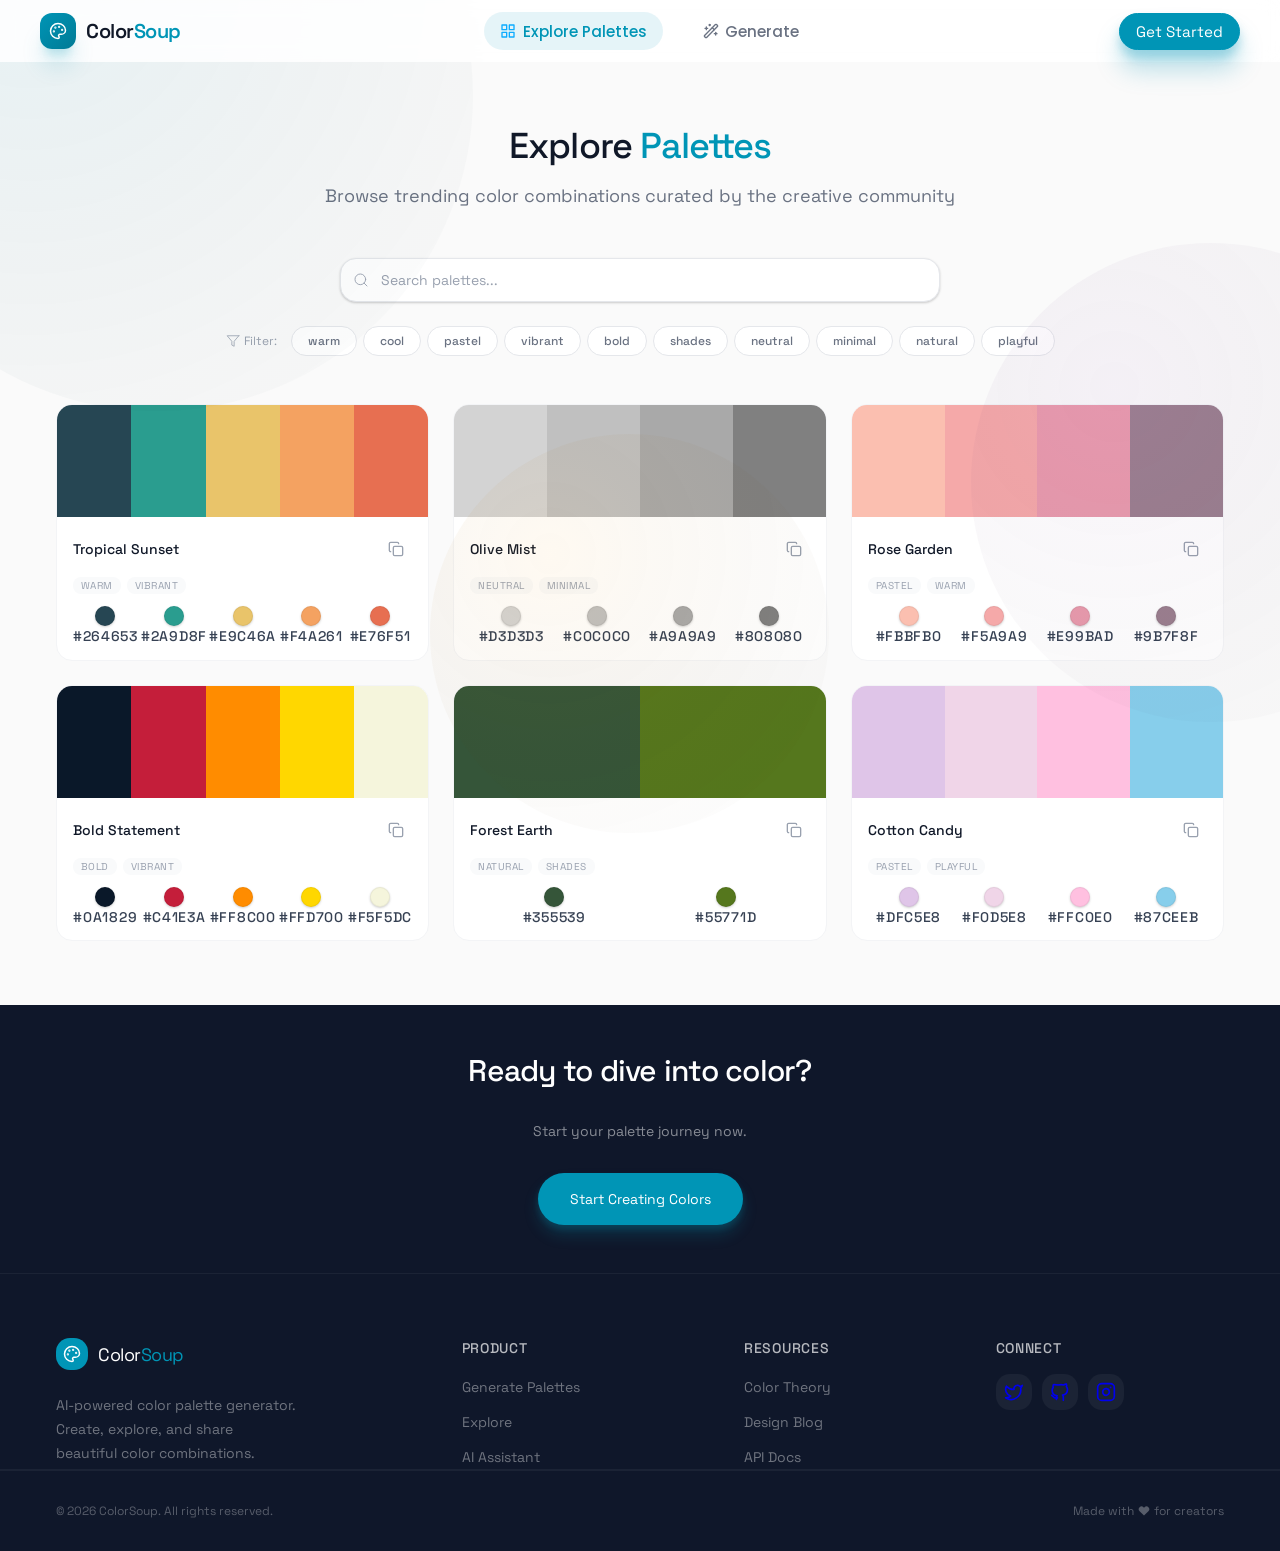
==== commit f55b4f6f: "Version 2 cleaned up" ====
--- a/gallery.html
+++ b/gallery.html
@@ -25,7 +25,7 @@
     <div class="container nav-content">
       <a href="index.html" class="logo logo-link">
         <div class="logo-button">
-          <svg class="logo-icon-image" width="24" height="24" viewBox="0 0 24 24" fill="none" stroke="currentColor" stroke-width="2" stroke-linecap="round" stroke-linejoin="round"><circle cx="13.5" cy="6.5" r=".5" fill="currentColor"/><circle cx="17.5" cy="10.5" r=".5" fill="currentColor"/><circle cx="8.5" cy="7.5" r=".5" fill="currentColor"/><circle cx="6.5" cy="12.5" r=".5" fill="currentColor"/><path d="M12 2C6.5 2 2 6.5 2 12s4.5 10 10 10c.926 0 1.648-.746 1.648-1.688 0-.437-.18-.835-.437-1.125-.29-.289-.438-.652-.438-1.125a1.64 1.64 0 0 1 1.668-1.668h1.996c3.051 0 5.555-2.503 5.555-5.554C21.965 6.012 17.461 2 12 2z"/></svg>
+          <svg class="logo-icon-image" width="18" height="18" viewBox="0 0 24 24" fill="none" stroke="white" stroke-width="2" stroke-linecap="round" stroke-linejoin="round"><circle cx="13.5" cy="6.5" r=".5" fill="white"/><circle cx="17.5" cy="10.5" r=".5" fill="white"/><circle cx="8.5" cy="7.5" r=".5" fill="white"/><circle cx="6.5" cy="12.5" r=".5" fill="white"/><path d="M12 2C6.5 2 2 6.5 2 12s4.5 10 10 10c.926 0 1.648-.746 1.648-1.688 0-.437-.18-.835-.437-1.125-.29-.289-.438-.652-.438-1.125a1.64 1.64 0 0 1 1.668-1.668h1.996c3.051 0 5.555-2.503 5.555-5.554C21.965 6.012 17.461 2 12 2z"/></svg>
         </div>
         <span class="logo-text">Color<span class="logo-highlight">Soup</span></span>
       </a>
@@ -98,15 +98,17 @@
             <div class="palette-header">
               <h3 class="palette-title">Tropical Sunset</h3>
               <div class="palette-actions">
-                <button class="action-btn" data-action="like">
-                  <svg width="15" height="15" viewBox="0 0 15 14" fill="none" xmlns="http://www.w3.org/2000/svg">
-                    <path d="M12.0001 7.99813C12.9931 7.02503 13.9995 5.85863 13.9995 4.33232C13.9995 3.36009 13.6133 2.42768 12.9258 1.7402C12.2384 1.05273 11.306 0.666511 10.3337 0.666511C9.16068 0.666511 8.33421 0.999767 7.33444 1.99953C6.33468 0.999767 5.5082 0.666511 4.33514 0.666511C3.36291 0.666511 2.4305 1.05273 1.74302 1.7402C1.05555 2.42768 0.669334 3.36009 0.669334 4.33232C0.669334 5.8653 1.6691 7.03169 2.66886 7.99813L7.33444 12.6637L12.0001 7.99813Z" stroke="#99A1AF" stroke-width="1.33302" stroke-linecap="round" stroke-linejoin="round"/>
-                  </svg>
-                </button>
-                <button class="action-btn" data-action="copy">
-                  <svg width="15" height="15" viewBox="0 0 15 15" fill="none" xmlns="http://www.w3.org/2000/svg">
-                    <path d="M11.6616 11.6601H4.99645C4.26026 11.6601 3.66344 11.0632 3.66344 10.327V3.66191C3.66344 2.92571 4.26026 2.3289 4.99645 2.3289H11.6616C12.3978 2.3289 12.9946 2.92571 12.9946 3.66191V10.327C12.9946 11.0632 12.3978 11.6601 11.6616 11.6601Z" stroke="#99A1AF" stroke-width="1.33302" stroke-linecap="round" stroke-linejoin="round"/>
-                    <path d="M4.33076 12.3265C3.5976 12.3265 2.99774 11.7266 2.99774 10.9935V4.32836C2.99774 3.5952 3.5976 2.99534 4.33076 2.99534H10.9959C11.729 2.99534 12.3289 3.5952 12.3289 4.32836" stroke="#99A1AF" stroke-width="1.33302" stroke-linecap="round" stroke-linejoin="round"/>
+                <button class="action-btn" data-action="copy">
+                  <svg xmlns="http://www.w3.org/2000/svg" width="16" height="16" viewBox="0 0 16 16" fill="none">
+                    <g clip-path="url(#clip0_50_167)">
+                      <path d="M13.3302 5.33203H6.66505C5.92885 5.33203 5.33203 5.92885 5.33203 6.66505V13.3302C5.33203 14.0664 5.92885 14.6632 6.66505 14.6632H13.3302C14.0664 14.6632 14.6632 14.0664 14.6632 13.3302V6.66505C14.6632 5.92885 14.0664 5.33203 13.3302 5.33203Z" stroke="#99A1AF" stroke-width="1.33302" stroke-linecap="round" stroke-linejoin="round"/>
+                      <path d="M2.66603 10.6642C1.93287 10.6642 1.33301 10.0643 1.33301 9.33114V2.66603C1.33301 1.93287 1.93287 1.33301 2.66603 1.33301H9.33114C10.0643 1.33301 10.6642 1.93287 10.6642 2.66603" stroke="#99A1AF" stroke-width="1.33302" stroke-linecap="round" stroke-linejoin="round"/>
+                    </g>
+                    <defs>
+                      <clipPath id="clip0_50_167">
+                        <rect width="15.9963" height="15.9963" fill="white"/>
+                      </clipPath>
+                    </defs>
                   </svg>
                 </button>
               </div>
@@ -152,15 +154,17 @@
             <div class="palette-header">
               <h3 class="palette-title">Olive Mist</h3>
               <div class="palette-actions">
-                <button class="action-btn" data-action="like">
-                  <svg width="15" height="15" viewBox="0 0 15 14" fill="none" xmlns="http://www.w3.org/2000/svg">
-                    <path d="M12.0001 7.99813C12.9931 7.02503 13.9995 5.85863 13.9995 4.33232C13.9995 3.36009 13.6133 2.42768 12.9258 1.7402C12.2384 1.05273 11.306 0.666511 10.3337 0.666511C9.16068 0.666511 8.33421 0.999767 7.33444 1.99953C6.33468 0.999767 5.5082 0.666511 4.33514 0.666511C3.36291 0.666511 2.4305 1.05273 1.74302 1.7402C1.05555 2.42768 0.669334 3.36009 0.669334 4.33232C0.669334 5.8653 1.6691 7.03169 2.66886 7.99813L7.33444 12.6637L12.0001 7.99813Z" stroke="#99A1AF" stroke-width="1.33302" stroke-linecap="round" stroke-linejoin="round"/>
-                  </svg>
-                </button>
-                <button class="action-btn" data-action="copy">
-                  <svg width="15" height="15" viewBox="0 0 15 15" fill="none" xmlns="http://www.w3.org/2000/svg">
-                    <path d="M11.6616 11.6601H4.99645C4.26026 11.6601 3.66344 11.0632 3.66344 10.327V3.66191C3.66344 2.92571 4.26026 2.3289 4.99645 2.3289H11.6616C12.3978 2.3289 12.9946 2.92571 12.9946 3.66191V10.327C12.9946 11.0632 12.3978 11.6601 11.6616 11.6601Z" stroke="#99A1AF" stroke-width="1.33302" stroke-linecap="round" stroke-linejoin="round"/>
-                    <path d="M4.33076 12.3265C3.5976 12.3265 2.99774 11.7266 2.99774 10.9935V4.32836C2.99774 3.5952 3.5976 2.99534 4.33076 2.99534H10.9959C11.729 2.99534 12.3289 3.5952 12.3289 4.32836" stroke="#99A1AF" stroke-width="1.33302" stroke-linecap="round" stroke-linejoin="round"/>
+                <button class="action-btn" data-action="copy">
+                  <svg xmlns="http://www.w3.org/2000/svg" width="16" height="16" viewBox="0 0 16 16" fill="none">
+                    <g clip-path="url(#clip0_50_167)">
+                      <path d="M13.3302 5.33203H6.66505C5.92885 5.33203 5.33203 5.92885 5.33203 6.66505V13.3302C5.33203 14.0664 5.92885 14.6632 6.66505 14.6632H13.3302C14.0664 14.6632 14.6632 14.0664 14.6632 13.3302V6.66505C14.6632 5.92885 14.0664 5.33203 13.3302 5.33203Z" stroke="#99A1AF" stroke-width="1.33302" stroke-linecap="round" stroke-linejoin="round"/>
+                      <path d="M2.66603 10.6642C1.93287 10.6642 1.33301 10.0643 1.33301 9.33114V2.66603C1.33301 1.93287 1.93287 1.33301 2.66603 1.33301H9.33114C10.0643 1.33301 10.6642 1.93287 10.6642 2.66603" stroke="#99A1AF" stroke-width="1.33302" stroke-linecap="round" stroke-linejoin="round"/>
+                    </g>
+                    <defs>
+                      <clipPath id="clip0_50_167">
+                        <rect width="15.9963" height="15.9963" fill="white"/>
+                      </clipPath>
+                    </defs>
                   </svg>
                 </button>
               </div>
@@ -202,15 +206,17 @@
             <div class="palette-header">
               <h3 class="palette-title">Rose Garden</h3>
               <div class="palette-actions">
-                <button class="action-btn" data-action="like">
-                  <svg width="15" height="15" viewBox="0 0 15 14" fill="none" xmlns="http://www.w3.org/2000/svg">
-                    <path d="M12.0001 7.99813C12.9931 7.02503 13.9995 5.85863 13.9995 4.33232C13.9995 3.36009 13.6133 2.42768 12.9258 1.7402C12.2384 1.05273 11.306 0.666511 10.3337 0.666511C9.16068 0.666511 8.33421 0.999767 7.33444 1.99953C6.33468 0.999767 5.5082 0.666511 4.33514 0.666511C3.36291 0.666511 2.4305 1.05273 1.74302 1.7402C1.05555 2.42768 0.669334 3.36009 0.669334 4.33232C0.669334 5.8653 1.6691 7.03169 2.66886 7.99813L7.33444 12.6637L12.0001 7.99813Z" stroke="#99A1AF" stroke-width="1.33302" stroke-linecap="round" stroke-linejoin="round"/>
-                  </svg>
-                </button>
-                <button class="action-btn" data-action="copy">
-                  <svg width="15" height="15" viewBox="0 0 15 15" fill="none" xmlns="http://www.w3.org/2000/svg">
-                    <path d="M11.6616 11.6601H4.99645C4.26026 11.6601 3.66344 11.0632 3.66344 10.327V3.66191C3.66344 2.92571 4.26026 2.3289 4.99645 2.3289H11.6616C12.3978 2.3289 12.9946 2.92571 12.9946 3.66191V10.327C12.9946 11.0632 12.3978 11.6601 11.6616 11.6601Z" stroke="#99A1AF" stroke-width="1.33302" stroke-linecap="round" stroke-linejoin="round"/>
-                    <path d="M4.33076 12.3265C3.5976 12.3265 2.99774 11.7266 2.99774 10.9935V4.32836C2.99774 3.5952 3.5976 2.99534 4.33076 2.99534H10.9959C11.729 2.99534 12.3289 3.5952 12.3289 4.32836" stroke="#99A1AF" stroke-width="1.33302" stroke-linecap="round" stroke-linejoin="round"/>
+                <button class="action-btn" data-action="copy">
+                  <svg xmlns="http://www.w3.org/2000/svg" width="16" height="16" viewBox="0 0 16 16" fill="none">
+                    <g clip-path="url(#clip0_50_167)">
+                      <path d="M13.3302 5.33203H6.66505C5.92885 5.33203 5.33203 5.92885 5.33203 6.66505V13.3302C5.33203 14.0664 5.92885 14.6632 6.66505 14.6632H13.3302C14.0664 14.6632 14.6632 14.0664 14.6632 13.3302V6.66505C14.6632 5.92885 14.0664 5.33203 13.3302 5.33203Z" stroke="#99A1AF" stroke-width="1.33302" stroke-linecap="round" stroke-linejoin="round"/>
+                      <path d="M2.66603 10.6642C1.93287 10.6642 1.33301 10.0643 1.33301 9.33114V2.66603C1.33301 1.93287 1.93287 1.33301 2.66603 1.33301H9.33114C10.0643 1.33301 10.6642 1.93287 10.6642 2.66603" stroke="#99A1AF" stroke-width="1.33302" stroke-linecap="round" stroke-linejoin="round"/>
+                    </g>
+                    <defs>
+                      <clipPath id="clip0_50_167">
+                        <rect width="15.9963" height="15.9963" fill="white"/>
+                      </clipPath>
+                    </defs>
                   </svg>
                 </button>
               </div>
@@ -253,15 +259,17 @@
             <div class="palette-header">
               <h3 class="palette-title">Bold Statement</h3>
               <div class="palette-actions">
-                <button class="action-btn" data-action="like">
-                  <svg width="15" height="15" viewBox="0 0 15 14" fill="none" xmlns="http://www.w3.org/2000/svg">
-                    <path d="M12.0001 7.99813C12.9931 7.02503 13.9995 5.85863 13.9995 4.33232C13.9995 3.36009 13.6133 2.42768 12.9258 1.7402C12.2384 1.05273 11.306 0.666511 10.3337 0.666511C9.16068 0.666511 8.33421 0.999767 7.33444 1.99953C6.33468 0.999767 5.5082 0.666511 4.33514 0.666511C3.36291 0.666511 2.4305 1.05273 1.74302 1.7402C1.05555 2.42768 0.669334 3.36009 0.669334 4.33232C0.669334 5.8653 1.6691 7.03169 2.66886 7.99813L7.33444 12.6637L12.0001 7.99813Z" stroke="#99A1AF" stroke-width="1.33302" stroke-linecap="round" stroke-linejoin="round"/>
-                  </svg>
-                </button>
-                <button class="action-btn" data-action="copy">
-                  <svg width="15" height="15" viewBox="0 0 15 15" fill="none" xmlns="http://www.w3.org/2000/svg">
-                    <path d="M11.6616 11.6601H4.99645C4.26026 11.6601 3.66344 11.0632 3.66344 10.327V3.66191C3.66344 2.92571 4.26026 2.3289 4.99645 2.3289H11.6616C12.3978 2.3289 12.9946 2.92571 12.9946 3.66191V10.327C12.9946 11.0632 12.3978 11.6601 11.6616 11.6601Z" stroke="#99A1AF" stroke-width="1.33302" stroke-linecap="round" stroke-linejoin="round"/>
-                    <path d="M4.33076 12.3265C3.5976 12.3265 2.99774 11.7266 2.99774 10.9935V4.32836C2.99774 3.5952 3.5976 2.99534 4.33076 2.99534H10.9959C11.729 2.99534 12.3289 3.5952 12.3289 4.32836" stroke="#99A1AF" stroke-width="1.33302" stroke-linecap="round" stroke-linejoin="round"/>
+                <button class="action-btn" data-action="copy">
+                  <svg xmlns="http://www.w3.org/2000/svg" width="16" height="16" viewBox="0 0 16 16" fill="none">
+                    <g clip-path="url(#clip0_50_167)">
+                      <path d="M13.3302 5.33203H6.66505C5.92885 5.33203 5.33203 5.92885 5.33203 6.66505V13.3302C5.33203 14.0664 5.92885 14.6632 6.66505 14.6632H13.3302C14.0664 14.6632 14.6632 14.0664 14.6632 13.3302V6.66505C14.6632 5.92885 14.0664 5.33203 13.3302 5.33203Z" stroke="#99A1AF" stroke-width="1.33302" stroke-linecap="round" stroke-linejoin="round"/>
+                      <path d="M2.66603 10.6642C1.93287 10.6642 1.33301 10.0643 1.33301 9.33114V2.66603C1.33301 1.93287 1.93287 1.33301 2.66603 1.33301H9.33114C10.0643 1.33301 10.6642 1.93287 10.6642 2.66603" stroke="#99A1AF" stroke-width="1.33302" stroke-linecap="round" stroke-linejoin="round"/>
+                    </g>
+                    <defs>
+                      <clipPath id="clip0_50_167">
+                        <rect width="15.9963" height="15.9963" fill="white"/>
+                      </clipPath>
+                    </defs>
                   </svg>
                 </button>
               </div>
@@ -305,15 +313,17 @@
             <div class="palette-header">
               <h3 class="palette-title">Forest Earth</h3>
               <div class="palette-actions">
-                <button class="action-btn" data-action="like">
-                  <svg width="15" height="15" viewBox="0 0 15 14" fill="none" xmlns="http://www.w3.org/2000/svg">
-                    <path d="M12.0001 7.99813C12.9931 7.02503 13.9995 5.85863 13.9995 4.33232C13.9995 3.36009 13.6133 2.42768 12.9258 1.7402C12.2384 1.05273 11.306 0.666511 10.3337 0.666511C9.16068 0.666511 8.33421 0.999767 7.33444 1.99953C6.33468 0.999767 5.5082 0.666511 4.33514 0.666511C3.36291 0.666511 2.4305 1.05273 1.74302 1.7402C1.05555 2.42768 0.669334 3.36009 0.669334 4.33232C0.669334 5.8653 1.6691 7.03169 2.66886 7.99813L7.33444 12.6637L12.0001 7.99813Z" stroke="#99A1AF" stroke-width="1.33302" stroke-linecap="round" stroke-linejoin="round"/>
-                  </svg>
-                </button>
-                <button class="action-btn" data-action="copy">
-                  <svg width="15" height="15" viewBox="0 0 15 15" fill="none" xmlns="http://www.w3.org/2000/svg">
-                    <path d="M11.6616 11.6601H4.99645C4.26026 11.6601 3.66344 11.0632 3.66344 10.327V3.66191C3.66344 2.92571 4.26026 2.3289 4.99645 2.3289H11.6616C12.3978 2.3289 12.9946 2.92571 12.9946 3.66191V10.327C12.9946 11.0632 12.3978 11.6601 11.6616 11.6601Z" stroke="#99A1AF" stroke-width="1.33302" stroke-linecap="round" stroke-linejoin="round"/>
-                    <path d="M4.33076 12.3265C3.5976 12.3265 2.99774 11.7266 2.99774 10.9935V4.32836C2.99774 3.5952 3.5976 2.99534 4.33076 2.99534H10.9959C11.729 2.99534 12.3289 3.5952 12.3289 4.32836" stroke="#99A1AF" stroke-width="1.33302" stroke-linecap="round" stroke-linejoin="round"/>
+                <button class="action-btn" data-action="copy">
+                  <svg xmlns="http://www.w3.org/2000/svg" width="16" height="16" viewBox="0 0 16 16" fill="none">
+                    <g clip-path="url(#clip0_50_167)">
+                      <path d="M13.3302 5.33203H6.66505C5.92885 5.33203 5.33203 5.92885 5.33203 6.66505V13.3302C5.33203 14.0664 5.92885 14.6632 6.66505 14.6632H13.3302C14.0664 14.6632 14.6632 14.0664 14.6632 13.3302V6.66505C14.6632 5.92885 14.0664 5.33203 13.3302 5.33203Z" stroke="#99A1AF" stroke-width="1.33302" stroke-linecap="round" stroke-linejoin="round"/>
+                      <path d="M2.66603 10.6642C1.93287 10.6642 1.33301 10.0643 1.33301 9.33114V2.66603C1.33301 1.93287 1.93287 1.33301 2.66603 1.33301H9.33114C10.0643 1.33301 10.6642 1.93287 10.6642 2.66603" stroke="#99A1AF" stroke-width="1.33302" stroke-linecap="round" stroke-linejoin="round"/>
+                    </g>
+                    <defs>
+                      <clipPath id="clip0_50_167">
+                        <rect width="15.9963" height="15.9963" fill="white"/>
+                      </clipPath>
+                    </defs>
                   </svg>
                 </button>
               </div>
@@ -347,15 +357,17 @@
             <div class="palette-header">
               <h3 class="palette-title">Cotton Candy</h3>
               <div class="palette-actions">
-                <button class="action-btn" data-action="like">
-                  <svg width="15" height="15" viewBox="0 0 15 14" fill="none" xmlns="http://www.w3.org/2000/svg">
-                    <path d="M12.0001 7.99813C12.9931 7.02503 13.9995 5.85863 13.9995 4.33232C13.9995 3.36009 13.6133 2.42768 12.9258 1.7402C12.2384 1.05273 11.306 0.666511 10.3337 0.666511C9.16068 0.666511 8.33421 0.999767 7.33444 1.99953C6.33468 0.999767 5.5082 0.666511 4.33514 0.666511C3.36291 0.666511 2.4305 1.05273 1.74302 1.7402C1.05555 2.42768 0.669334 3.36009 0.669334 4.33232C0.669334 5.8653 1.6691 7.03169 2.66886 7.99813L7.33444 12.6637L12.0001 7.99813Z" stroke="#99A1AF" stroke-width="1.33302" stroke-linecap="round" stroke-linejoin="round"/>
-                  </svg>
-                </button>
-                <button class="action-btn" data-action="copy">
-                  <svg width="15" height="15" viewBox="0 0 15 15" fill="none" xmlns="http://www.w3.org/2000/svg">
-                    <path d="M11.6616 11.6601H4.99645C4.26026 11.6601 3.66344 11.0632 3.66344 10.327V3.66191C3.66344 2.92571 4.26026 2.3289 4.99645 2.3289H11.6616C12.3978 2.3289 12.9946 2.92571 12.9946 3.66191V10.327C12.9946 11.0632 12.3978 11.6601 11.6616 11.6601Z" stroke="#99A1AF" stroke-width="1.33302" stroke-linecap="round" stroke-linejoin="round"/>
-                    <path d="M4.33076 12.3265C3.5976 12.3265 2.99774 11.7266 2.99774 10.9935V4.32836C2.99774 3.5952 3.5976 2.99534 4.33076 2.99534H10.9959C11.729 2.99534 12.3289 3.5952 12.3289 4.32836" stroke="#99A1AF" stroke-width="1.33302" stroke-linecap="round" stroke-linejoin="round"/>
+                <button class="action-btn" data-action="copy">
+                  <svg xmlns="http://www.w3.org/2000/svg" width="16" height="16" viewBox="0 0 16 16" fill="none">
+                    <g clip-path="url(#clip0_50_167)">
+                      <path d="M13.3302 5.33203H6.66505C5.92885 5.33203 5.33203 5.92885 5.33203 6.66505V13.3302C5.33203 14.0664 5.92885 14.6632 6.66505 14.6632H13.3302C14.0664 14.6632 14.6632 14.0664 14.6632 13.3302V6.66505C14.6632 5.92885 14.0664 5.33203 13.3302 5.33203Z" stroke="#99A1AF" stroke-width="1.33302" stroke-linecap="round" stroke-linejoin="round"/>
+                      <path d="M2.66603 10.6642C1.93287 10.6642 1.33301 10.0643 1.33301 9.33114V2.66603C1.33301 1.93287 1.93287 1.33301 2.66603 1.33301H9.33114C10.0643 1.33301 10.6642 1.93287 10.6642 2.66603" stroke="#99A1AF" stroke-width="1.33302" stroke-linecap="round" stroke-linejoin="round"/>
+                    </g>
+                    <defs>
+                      <clipPath id="clip0_50_167">
+                        <rect width="15.9963" height="15.9963" fill="white"/>
+                      </clipPath>
+                    </defs>
                   </svg>
                 </button>
               </div>
@@ -406,7 +418,7 @@
         <div class="footer-col">
           <div class="footer-logo">
             <div class="logo-icon">
-              <svg width="18" height="18" viewBox="0 0 24 24" fill="none" stroke="currentColor" stroke-width="2" stroke-linecap="round" stroke-linejoin="round"><circle cx="13.5" cy="6.5" r=".5" fill="currentColor"/><circle cx="17.5" cy="10.5" r=".5" fill="currentColor"/><circle cx="8.5" cy="7.5" r=".5" fill="currentColor"/><circle cx="6.5" cy="12.5" r=".5" fill="currentColor"/><path d="M12 2C6.5 2 2 6.5 2 12s4.5 10 10 10c.926 0 1.648-.746 1.648-1.688 0-.437-.18-.835-.437-1.125-.29-.289-.438-.652-.438-1.125a1.64 1.64 0 0 1 1.668-1.668h1.996c3.051 0 5.555-2.503 5.555-5.554C21.965 6.012 17.461 2 12 2z"/></svg>
+              <svg width="18" height="18" viewBox="0 0 24 24" fill="none" stroke="white" stroke-width="2" stroke-linecap="round" stroke-linejoin="round"><circle cx="13.5" cy="6.5" r=".5" fill="white"/><circle cx="17.5" cy="10.5" r=".5" fill="white"/><circle cx="8.5" cy="7.5" r=".5" fill="white"/><circle cx="6.5" cy="12.5" r=".5" fill="white"/><path d="M12 2C6.5 2 2 6.5 2 12s4.5 10 10 10c.926 0 1.648-.746 1.648-1.688 0-.437-.18-.835-.437-1.125-.29-.289-.438-.652-.438-1.125a1.64 1.64 0 0 1 1.668-1.668h1.996c3.051 0 5.555-2.503 5.555-5.554C21.965 6.012 17.461 2 12 2z"/></svg>
             </div>
             <span>Color<span class="footer-logo-highlight">Soup</span></span>
           </div>
--- a/style.css
+++ b/style.css
@@ -128,16 +128,17 @@
   justify-content: center;
   width: 36px;
   height: 36px;
-  background: linear-gradient(
-    180deg,
-    var(--primary) 0%,
-    var(--primary-dark) 100%
-  );
-  border-radius: 8px;
+  background: linear-gradient(135deg, #0095b6 0%, #007a95 100%);
+  border-radius: 12px;
   box-shadow:
-    0px 10px 15px rgba(0, 149, 182, 0.2),
-    0px 4px 6px rgba(0, 149, 182, 0.2);
+    0 20px 25px -5px rgba(0, 149, 182, 0.2),
+    0 10px 10px -5px rgba(0, 149, 182, 0.2);
   flex-shrink: 0;
+  transition: transform 200ms ease;
+}
+
+.logo-button:hover {
+  transform: scale(1.1);
 }
 
 .logo-icon-image {
@@ -738,19 +739,20 @@
 .card-icon {
   width: 48px;
   height: 48px;
-  margin-bottom: 2rem;
+  margin-bottom: 20px;
   display: flex;
   align-items: center;
   justify-content: center;
-  background: linear-gradient(
-    180deg,
-    var(--primary) 0%,
-    var(--primary-dark) 100%
-  );
-  border-radius: 14px;
+  background: linear-gradient(135deg, #0095b6 0%, #007a95 100%);
+  border-radius: 12px;
   box-shadow:
-    0px 10px 15px rgba(0, 149, 182, 0.2),
-    0px 4px 6px rgba(0, 149, 182, 0.2);
+    0 20px 25px -5px rgba(0, 149, 182, 0.2),
+    0 10px 10px -5px rgba(0, 149, 182, 0.2);
+  transition: transform 300ms ease;
+}
+
+.card:hover .card-icon {
+  transform: scale(1.1);
 }
 
 .card-icon img {
@@ -1712,27 +1714,29 @@
   justify-items: center;
 }
 
+.bowl-card {
+  width: 100%;
+  max-width: 180px;
+  display: flex;
+  flex-direction: column;
+  align-items: center;
+  gap: 12px;
+  transition: all 0.3s ease;
+}
+
 .bowl-item {
   width: 100%;
-  max-width: 180px;
   cursor: pointer;
   transition: transform 0.3s ease;
 }
 
-.bowl-item:hover {
+.bowl-card:hover .bowl-item {
   transform: translateY(-8px);
-}
-
-.bowl-wrapper {
-  display: flex;
-  flex-direction: column;
-  align-items: center;
-  gap: 16px;
 }
 
 .bowl-visual {
   width: 100%;
-  padding-bottom: 66%; /* Maintain approx aspect ratio of the SVG */
+  padding-bottom: 66%;
   display: flex;
   align-items: center;
   justify-content: center;
@@ -1747,13 +1751,7 @@
   height: 100%;
 }
 
-.bowl-svg {
-  width: 100%;
-  height: 100%;
-  display: block;
-}
-
-.bowl-controls {
+.bowl-card-footer {
   display: flex;
   flex-direction: column;
   align-items: center;
@@ -1761,16 +1759,23 @@
   width: 100%;
 }
 
-.color-value {
+.color-hex {
   font-family: "Space Grotesk", sans-serif;
   font-size: 14px;
   font-weight: 500;
   letter-spacing: 0.7px;
   text-transform: uppercase;
   color: #364153;
-}
-
-.btn-copy {
+  cursor: pointer;
+  transition: all 0.2s ease;
+}
+
+.color-hex:hover {
+  color: var(--primary);
+  transform: scale(1.05);
+}
+
+.lock-btn {
   background: #f3f4f6;
   border: none;
   width: 26px;
@@ -1781,17 +1786,16 @@
   justify-content: center;
   cursor: pointer;
   transition: all 0.3s ease;
-  color: #364153;
-}
-
-.btn-copy:hover {
+  padding: 6px;
+}
+
+.lock-btn:hover {
   background: #e5e7eb;
   transform: scale(1.1);
 }
 
-.btn-copy svg {
-  width: 14px;
-  height: 14px;
+.bowl-card.locked .lock-btn {
+  background: rgba(0, 149, 182, 0.1);
 }
 
 /* Soup Footer */
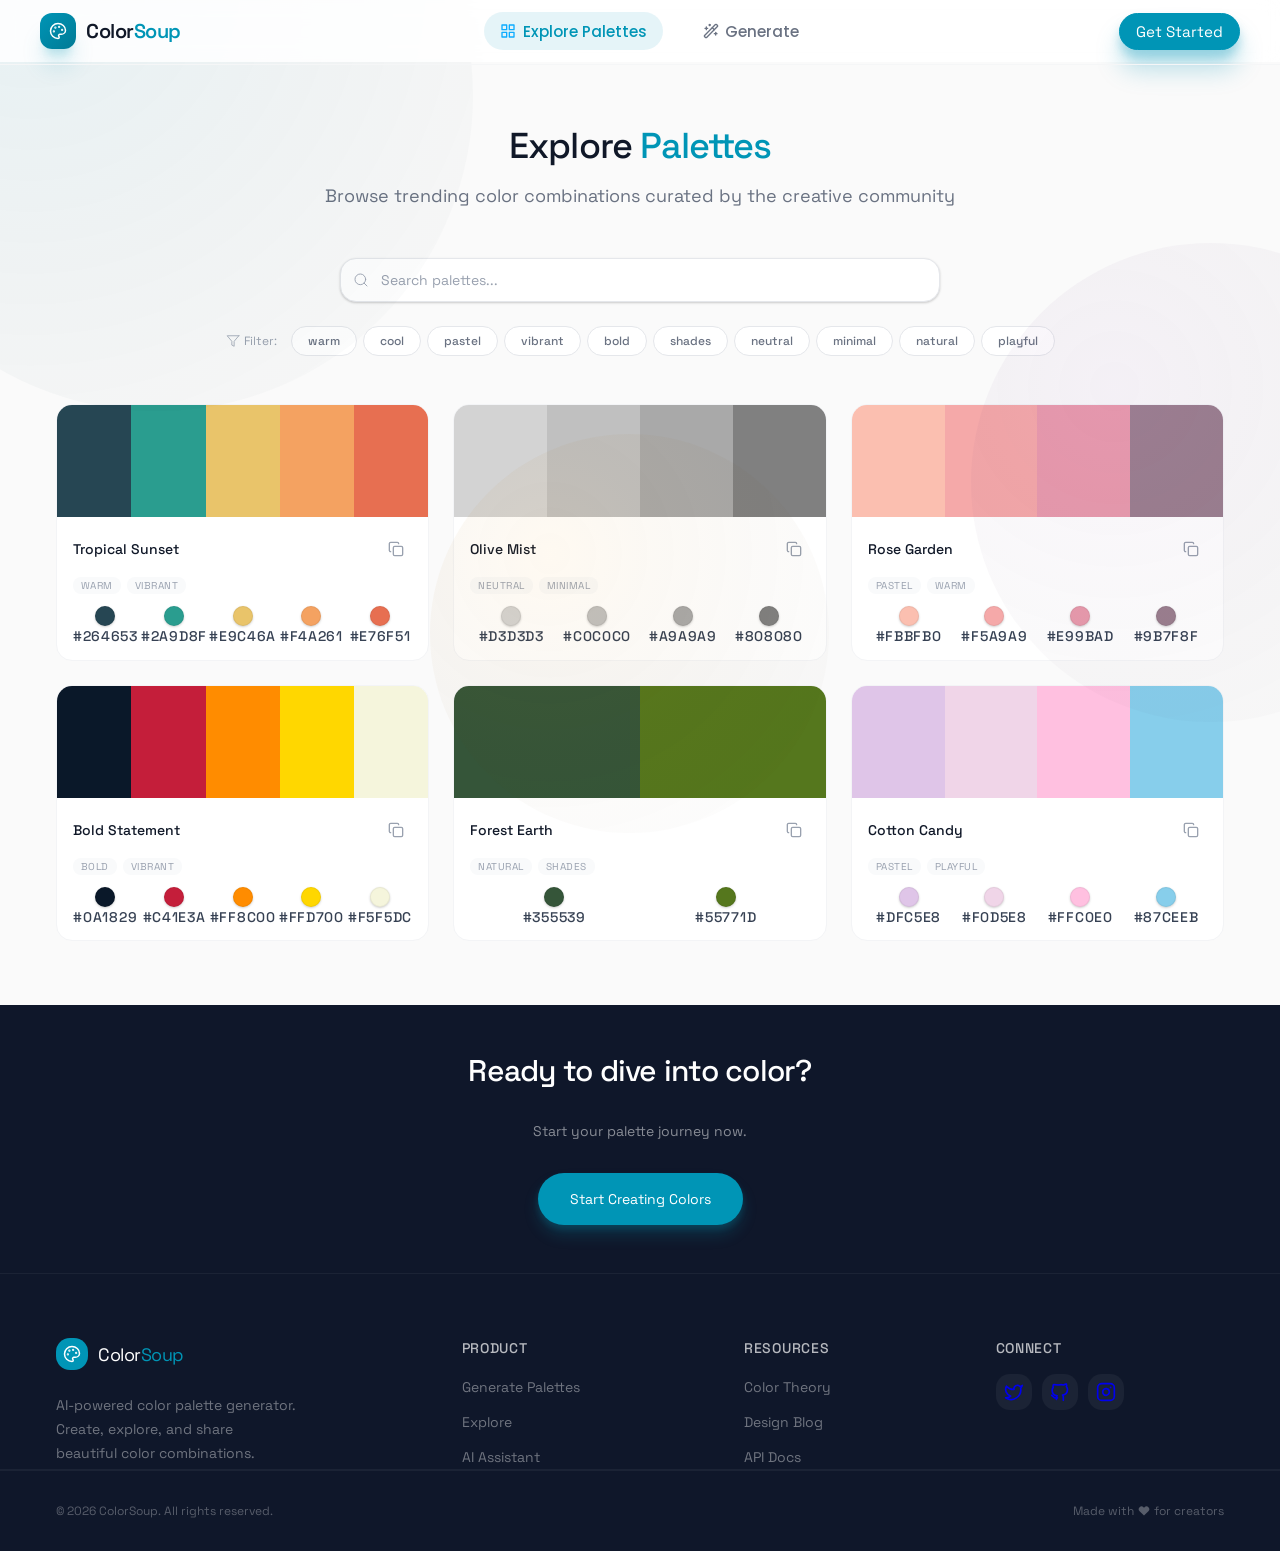
==== commit da9c0bc9: "Mobile&Desktop" ====
--- a/gallery.html
+++ b/gallery.html
@@ -46,6 +46,32 @@
       <div class="nav-actions">
         <a href="generator.html" class="btn btn-primary">Get Started</a>
       </div>
+      <button class="mobile-menu-btn" id="mobile-menu-btn" aria-label="Toggle menu">
+        <svg class="menu-icon" width="22" height="22" viewBox="0 0 24 24" fill="none" stroke="currentColor" stroke-width="2" stroke-linecap="round" stroke-linejoin="round">
+          <line x1="3" y1="12" x2="21" y2="12" class="line-1"></line>
+          <line x1="3" y1="6" x2="21" y2="6" class="line-2"></line>
+          <line x1="3" y1="18" x2="21" y2="18" class="line-3"></line>
+        </svg>
+      </button>
+    </div>
+    <!-- Mobile Menu Overlay -->
+    <div class="mobile-menu-overlay" id="mobile-menu-overlay">
+      <div class="mobile-menu-content">
+        <ul class="mobile-nav-links">
+          <li>
+            <a href="gallery.html" class="mobile-nav-link">
+              <svg class="nav-icon" width="18" height="18" viewBox="0 0 24 24" fill="none" stroke="currentColor" stroke-width="2" stroke-linecap="round" stroke-linejoin="round"><rect x="3" y="3" width="7" height="7"></rect><rect x="14" y="3" width="7" height="7"></rect><rect x="14" y="14" width="7" height="7"></rect><rect x="3" y="14" width="7" height="7"></rect></svg>
+              Explore Palettes
+            </a>
+          </li>
+          <li>
+            <a href="generator.html" class="mobile-nav-link">
+              <svg class="nav-icon" width="18" height="18" viewBox="0 0 24 24" fill="none" stroke="currentColor" stroke-width="2" stroke-linecap="round" stroke-linejoin="round"><path d="m21.64 3.64-1.28-1.28a1.21 1.21 0 0 0-1.72 0L2.36 18.64a1.21 1.21 0 0 0 0 1.72l1.28 1.28a1.2 1.2 0 0 0 1.72 0L21.64 5.36a1.2 1.2 0 0 0 0-1.72Z"></path><path d="m14 7 3 3"></path><path d="M5 6v4"></path><path d="M19 14v4"></path><path d="M10 2v2"></path><path d="M7 8H3"></path><path d="M21 16h-4"></path><path d="M11 3H9"></path></svg>
+              Generate
+            </a>
+          </li>
+        </ul>
+      </div>
     </div>
   </nav>
 
--- a/style.css
+++ b/style.css
@@ -204,6 +204,86 @@
 .nav-actions {
   display: flex;
   gap: 0.75rem;
+}
+
+/* Mobile Navigation Menus */
+.mobile-menu-btn {
+  display: none;
+  background: transparent;
+  border: none;
+  color: var(--text-dark);
+  cursor: pointer;
+  padding: 8px;
+  z-index: 1001;
+  border-radius: 12px;
+  transition: all 0.2s ease;
+}
+
+.mobile-menu-btn:hover {
+  background: rgba(0, 0, 0, 0.05);
+}
+
+.mobile-menu-overlay {
+  position: fixed;
+  top: 64px;
+  left: 0;
+  width: 100%;
+  height: 0;
+  background: rgba(255, 255, 255, 0.98);
+  backdrop-filter: blur(10px);
+  z-index: 1000;
+  overflow: hidden;
+  transition: height 0.3s ease-in-out;
+  border-top: 1.131px solid rgba(243, 244, 246, 0.8);
+}
+
+.mobile-menu-overlay.active {
+  height: calc(100vh - 64px);
+}
+
+.mobile-menu-content {
+  padding: 24px 16px;
+}
+
+.mobile-nav-links {
+  list-style: none;
+  display: flex;
+  flex-direction: column;
+  gap: 8px;
+}
+
+.mobile-nav-link {
+  display: flex;
+  align-items: center;
+  gap: 12px;
+  padding: 12px 16px;
+  text-decoration: none;
+  color: #364153;
+  font-family: "Space Grotesk", sans-serif;
+  font-size: 16px;
+  border-radius: 14px;
+  transition: background 0.2s ease;
+}
+
+.mobile-nav-link:hover {
+  background: rgba(0, 149, 182, 0.1);
+  color: var(--primary);
+}
+
+/* Hamburger to Close Animation */
+.mobile-menu-btn svg line {
+  transition: all 0.3s ease;
+  transform-origin: center;
+}
+
+.mobile-menu-btn.active .line-1 {
+  transform: translateY(6px) rotate(45deg);
+}
+.mobile-menu-btn.active .line-2 {
+  opacity: 0;
+}
+.mobile-menu-btn.active .line-3 {
+  transform: translateY(-6px) rotate(-45deg);
 }
 .btn {
   display: inline-block;
@@ -720,62 +800,101 @@
   margin-right: auto;
 }
 
-/* Features grid */
-.grid {
+/* Features Section */
+.features-section {
+  padding: 80px 0;
+}
+
+.features-header {
+  text-align: center;
+  margin-bottom: 64px;
+}
+
+.features-badge {
+  font-family: "Space Grotesk", sans-serif;
+  font-size: 12px;
+  color: var(--primary);
+  background: rgba(0, 149, 182, 0.1);
+  padding: 4px 16px;
+  border-radius: 9999px;
+  display: inline-block;
+  letter-spacing: 0.6px;
+  margin-bottom: 16px;
+}
+
+.features-title {
+  font-family: "Space Grotesk", sans-serif;
+  font-size: 30px;
+  font-weight: 500;
+  line-height: 36px;
+  letter-spacing: -0.75px;
+  color: var(--text-dark);
+}
+
+.features-subtitle {
+  font-family: "Space Grotesk", sans-serif;
+  font-size: 18px;
+  line-height: 28px;
+  color: var(--text-gray);
+  max-width: 310px;
+  margin: 16px auto 0;
+}
+
+.features-grid {
   display: grid;
-  gap: 2rem;
-  grid-template-columns: repeat(2, 1fr);
-  margin-top: 2rem;
-}
-
-.card {
-  background: var(--bg-white);
-  border: 0.716px solid var(--card-border);
+  grid-template-columns: repeat(auto-fit, minmax(300px, 1fr));
+  gap: 24px;
+  max-width: 1200px;
+  margin: 0 auto;
+  padding: 0 1rem;
+}
+
+.feature-card {
+  background: #fff;
+  border: 1.131px solid var(--card-border);
   border-radius: 16px;
-  padding: 2rem;
-  text-align: left;
-}
-
-.card-icon {
+  padding: 33px;
+  transition: transform 0.3s ease, box-shadow 0.3s ease;
+}
+
+.feature-card:hover {
+  transform: translateY(-5px);
+  box-shadow: 0 10px 25px rgba(0, 0, 0, 0.05);
+}
+
+.feature-icon-wrapper {
+  margin-bottom: 14px;
+}
+
+.feature-icon {
   width: 48px;
   height: 48px;
-  margin-bottom: 20px;
+  border-radius: 14px;
+  background: linear-gradient(180deg, #0095b6 0%, #007a95 100%);
   display: flex;
   align-items: center;
   justify-content: center;
-  background: linear-gradient(135deg, #0095b6 0%, #007a95 100%);
-  border-radius: 12px;
-  box-shadow:
-    0 20px 25px -5px rgba(0, 149, 182, 0.2),
-    0 10px 10px -5px rgba(0, 149, 182, 0.2);
-  transition: transform 300ms ease;
-}
-
-.card:hover .card-icon {
-  transform: scale(1.1);
-}
-
-.card-icon img {
+  box-shadow: 0 10px 15px rgba(0, 149, 182, 0.2);
+}
+
+.feature-icon img {
   width: 20px;
   height: 20px;
-  object-fit: contain;
-}
-
-.card-title {
+}
+
+.feature-card-title {
   font-family: "Space Grotesk", sans-serif;
   font-size: 18px;
   font-weight: 500;
   color: var(--text-dark);
-  line-height: 28px;
-  margin-bottom: 0.75rem;
-}
-
-.card-text {
+  margin-bottom: 14px;
+}
+
+.feature-card-text {
   font-family: "Space Grotesk", sans-serif;
   font-size: 14px;
-  font-weight: 400;
+  line-height: 23.8px;
   color: var(--text-gray);
-  line-height: 23.8px;
 }
 
 /* Palette Gallery Section */
@@ -1025,298 +1144,216 @@
   letter-spacing: 0.45px;
   line-height: 13.5px;
 }
-.generator {
-  padding: 4rem 0;
-  background: var(--bg-light);
-}
-
-.generator-window-wrapper {
+/* Showcase Section */
+.showcase-section {
+  background: linear-gradient(180deg, #f9fafb 0%, #fff 100%);
+  padding: 96px 0;
+}
+
+.showcase-header {
+  text-align: center;
+  margin-bottom: 40px;
+}
+
+.showcase-title {
+  font-family: "Space Grotesk", sans-serif;
+  font-size: 30px;
+  font-weight: 500;
+  line-height: 36px;
+  letter-spacing: -0.75px;
+  color: var(--text-dark);
+}
+
+.showcase-subtitle {
+  font-family: "Space Grotesk", sans-serif;
+  font-size: 18px;
+  line-height: 28px;
+  color: var(--text-gray);
+  margin-top: 16px;
+}
+
+.browser-demo-wrapper {
+  max-width: 320px;
+  margin: 0 auto;
   position: relative;
-  max-width: 900px;
-  margin: 0 auto;
-}
-
-.magic-header {
-  display: flex;
-  flex-direction: column;
-  align-items: center;
-  justify-content: center;
-  margin-bottom: 4rem;
-  text-align: center;
-}
-
-.magic-circle {
-  position: absolute;
+}
+
+.browser-demo-window {
+  background: #fff;
+  border: 1.131px solid rgba(229, 231, 235, 0.5);
+  border-radius: 16px;
+  overflow: hidden;
+  box-shadow: 0 25px 50px -12px rgba(0, 0, 0, 0.1);
+}
+
+.browser-demo-header {
+  background: #f9fafb;
+  border-bottom: 1.131px solid var(--card-border);
+  padding: 12px;
+  display: flex;
+  align-items: center;
+  gap: 8px;
+}
+
+.browser-demo-dots {
+  display: flex;
+  gap: 6px;
+}
+
+.demo-dot {
+  width: 10px;
+  height: 10px;
   border-radius: 50%;
-  z-index: -1;
-}
-
-.magic-circle-1 {
-  width: 56px;
-  height: 56px;
-  right: -28px;
-  top: -28px;
-  background: radial-gradient(
-    circle at 30% 30%,
-    rgba(207, 39, 61, 0.867),
-    rgba(207, 39, 61, 1)
-  );
-  box-shadow: 0px 10px 30px rgba(207, 39, 61, 0.31);
-}
-
-.magic-circle-2 {
-  width: 40px;
-  height: 40px;
-  left: -20px;
-  bottom: 20px;
-  background: radial-gradient(
-    circle at 30% 30%,
-    rgba(136, 238, 32, 0.867),
-    rgba(136, 238, 32, 1)
-  );
-  box-shadow: 0px 10px 30px rgba(136, 238, 32, 0.31);
-}
-
-.magic-circle-3 {
-  width: 32px;
-  height: 32px;
-  right: 0px;
-  top: 50%;
-  transform: translateY(-50%) translateX(16px);
-  background: radial-gradient(
-    circle at 30% 30%,
-    rgba(63, 145, 31, 0.867),
-    rgba(63, 145, 31, 1)
-  );
-  box-shadow: 0px 10px 30px rgba(63, 145, 31, 0.31);
-}
-
-.generator-window {
-  width: 100%;
-  background: white;
-  border: 0.716px solid rgba(229, 231, 235, 0.5);
-  border-radius: 16px;
-  box-shadow: 0px 25px 50px -12px rgba(0, 0, 0, 0.1);
-  overflow: hidden;
-}
-
-/* Browser header */
-.browser-header {
-  display: flex;
-  align-items: center;
-  gap: 16px;
-  padding: 16px;
-  background: #f9fafb;
-  border-bottom: 0.716px solid #f3f4f6;
-  min-height: 50px;
-}
-
-.browser-dots {
-  display: flex;
-  gap: 6px;
-}
-
-.dot {
-  width: 12px;
-  height: 12px;
-  border-radius: 50%;
-  display: inline-block;
-}
-
-.dot.red {
-  background-color: #ff6467;
-}
-
-.dot.yellow {
-  background-color: #fdc700;
-}
-
-.dot.green {
-  background-color: #05df72;
-}
-
-.dot.green.pill {
-  width: 48px;
-  border-radius: 12px;
-}
-
-.browser-url {
+}
+
+.dot-red { background: #ff6467; }
+.dot-yellow { background: #fdc700; }
+.dot-green { background: #05df72; }
+
+.browser-demo-url {
   flex-grow: 1;
-  background: white;
-  border: 0.716px solid #e5e7eb;
+  background: #fff;
+  border: 1.131px solid #e5e7eb;
   border-radius: 8px;
-  padding: 8px 12px;
-  font-size: 12px;
+  font-family: "Space Grotesk", sans-serif;
+  font-size: 10px;
   color: #99a1af;
   text-align: center;
-  font-family: "Space Grotesk", sans-serif;
-}
-
-/* Color strips */
-.color-strips {
-  display: flex;
-  height: 340px;
-}
-
-.color-strip {
-  flex: 1;
-  display: flex;
-  align-items: flex-end;
-  justify-content: center;
-  padding-bottom: 1.5rem;
-  cursor: pointer;
-  transition: opacity 0.3s ease;
-}
-
-.color-strip:hover {
-  opacity: 0.9;
-}
-
-.color-strip .hex-code {
-  background: rgba(255, 255, 255, 0.12);
+  padding: 3px 0;
+}
+
+.color-demo-area {
+  display: flex;
+  flex-direction: column;
+}
+
+.color-demo-row {
+  height: 32px;
+  padding: 0 16px;
+  display: flex;
+  align-items: center;
+  justify-content: space-between;
   color: rgba(255, 255, 255, 0.9);
-  padding: 8px 12px;
-  border-radius: 8px;
+}
+
+.color-demo-row[data-dark-text="true"] {
+  color: rgba(0, 0, 0, 0.7);
+}
+
+.color-demo-hex {
   font-family: "Space Grotesk", sans-serif;
   font-size: 14px;
   font-weight: 500;
   letter-spacing: 0.35px;
-}
-
-.color-strip[style*="cf273d"] .hex-code,
-.color-strip[style*="3f911f"] .hex-code {
   background: rgba(255, 255, 255, 0.12);
-  color: rgba(255, 255, 255, 0.9);
-}
-
-.color-strip[style*="a6ea54"] .hex-code,
-.color-strip[style*="88ee20"] .hex-code,
-.color-strip[style*="16c4c4"] .hex-code {
+  padding: 2px 8px;
+  border-radius: 8px;
+}
+
+.color-demo-row[data-dark-text="true"] .color-demo-hex {
   background: rgba(0, 0, 0, 0.08);
-  color: rgba(0, 0, 0, 0.7);
-}
-
-/* Generator footer */
-.generator-footer {
-  display: flex;
-  justify-content: space-between;
-  align-items: center;
-  padding: 16px 24px;
+}
+
+.color-demo-action {
+  display: flex;
+  align-items: center;
+  gap: 8px;
+}
+
+.color-demo-hint {
+  font-family: "Space Grotesk", sans-serif;
+  font-size: 12px;
+  opacity: 0.7;
+}
+
+.color-demo-row[data-dark-text="true"] .color-demo-hint {
+  opacity: 0.5;
+}
+
+.color-demo-refresh {
+  width: 16px;
+  height: 16px;
+  opacity: 0.7;
+}
+
+.browser-demo-footer {
   background: #f9fafb;
-  border-top: 0.716px solid #f3f4f6;
-  min-height: 56px;
-}
-
-.footer-text {
+  border-top: 1.131px solid var(--card-border);
+  padding: 13px 12px;
+  text-align: center;
+}
+
+.btn-stir-new {
+  background: var(--primary);
+  color: #fff;
+  border: none;
+  border-radius: 9999px;
+  padding: 10px 24px;
+  width: 100%;
+  font-family: "Space Grotesk", sans-serif;
+  font-size: 14px;
+  font-weight: 500;
+  display: flex;
+  align-items: center;
+  justify-content: center;
+  gap: 8px;
+  box-shadow: 0 4px 6px rgba(0, 149, 182, 0.2);
+  transition: all 0.2s ease;
+}
+
+.btn-stir-new:hover {
+  background: var(--primary-dark);
+  transform: translateY(-1px);
+}
+
+.stir-icon {
+  width: 16px;
+  height: 16px;
+}
+
+.demo-refresh-text {
+  text-align: center;
   font-family: "Space Grotesk", sans-serif;
   font-size: 12px;
   color: #99a1af;
-}
-
-.btn-stir {
-  background-color: var(--primary);
-  color: white;
-  border: none;
-  padding: 8px 20px;
-  border-radius: 24px;
-  font-family: "Space Grotesk", sans-serif;
-  font-size: 12px;
-  font-weight: 500;
-  cursor: pointer;
-  display: flex;
-  align-items: center;
-  gap: 8px;
-  box-shadow:
-    0px 4px 6px rgba(0, 149, 182, 0.2),
-    0px 2px 4px rgba(0, 149, 182, 0.2);
-  transition: all 0.3s ease;
-}
-
-.btn-stir:hover {
-  transform: translateY(-2px);
-  box-shadow: 0px 6px 12px rgba(0, 149, 182, 0.3);
-}
-
-.refresh-icon {
-  width: 14px;
-  height: 14px;
-}
-
-/* Auto-refresh text */
-.auto-refresh-text {
-  font-family: "Space Grotesk", sans-serif;
-  font-size: 12px;
-  color: #99a1af;
-  text-align: center;
-  padding: 16px 0;
-}
-
-.auto-refresh-text a {
+  margin-top: 24px;
+}
+
+.demo-link {
   color: var(--primary);
   text-decoration: none;
 }
 
-.auto-refresh-text a:hover {
-  text-decoration: underline;
-}
-
-/* CTA */
-.cta {
-  position: relative;
-  z-index: 10;
+/* Final CTA Section */
+.final-cta-section {
+  padding: 80px 0;
   background: var(--bg-white);
-  padding: 8rem 0;
-}
-
-.cta-light {
+}
+
+.final-cta-container {
   text-align: center;
-  display: flex;
-  flex-direction: column;
-  justify-content: center;
-  align-items: center;
-  position: relative;
-  z-index: 10;
-}
-
-.cta-title {
-  font-family: "Space Grotesk", sans-serif;
-  font-size: 36px;
+}
+
+.final-cta-title {
+  font-family: "Space Grotesk", sans-serif;
+  font-size: 30px;
   font-weight: 500;
-  line-height: 40px;
-  letter-spacing: -0.9px;
-  margin-bottom: 1rem;
   color: var(--text-dark);
-}
-
-.cta .section-subtitle {
+  margin-bottom: 16px;
+}
+
+.final-cta-subtitle {
+  font-family: "Space Grotesk", sans-serif;
+  font-size: 18px;
+  color: var(--text-gray);
   margin-bottom: 32px;
-  max-width: 680px;
-  font-family: "Space Grotesk", sans-serif;
-  font-size: 18px;
-  line-height: 28px;
-  font-weight: 400;
-  color: var(--text-gray);
-}
-
-.cta .btn.btn-primary.btn-lg {
-  margin-top: 0;
-  background: #0095b6;
-  border: none;
-  height: 52px;
-  min-width: 206px;
-  padding: 0 32px;
+}
+
+.final-cta-btn {
+  padding: 12px 32px;
+  font-family: "Space Grotesk", sans-serif;
+  font-size: 16px;
   border-radius: 9999px;
-  font-family: "Space Grotesk", sans-serif;
-  font-size: 14px;
-  font-weight: 400;
-  line-height: normal;
-  color: #ffffff;
-  box-shadow:
-    0px 20px 25px 0px rgba(0, 149, 182, 0.25),
-    0px 8px 10px 0px rgba(0, 149, 182, 0.25);
-  display: inline-flex;
-  align-items: center;
-  justify-content: center;
 }
 
 /* Footer */
@@ -2115,56 +2152,420 @@
   transform: translateX(4px);
 }
 
-/* Trusted By */
-.trusted-by {
-  padding: 4rem 0 2rem;
-  text-align: center;
-}
-.trusted-by-title {
+/* /* Logo Cloud Section */
+.logo-cloud-section {
+  background: rgba(249, 250, 251, 0.5);
+  border-top: 1.131px solid var(--card-border);
+  border-bottom: 1.131px solid var(--card-border);
+  padding: 48px 0;
+  position: relative;
+  z-index: 2;
+}
+
+.logo-cloud-title {
   font-family: "Space Grotesk", sans-serif;
   font-size: 14px;
   font-weight: 400;
   color: #99a1af;
+  text-transform: uppercase;
   letter-spacing: 0.7px;
-  text-transform: uppercase;
-  margin-bottom: 2.5rem;
-}
-.trusted-logos {
-  display: flex;
+  text-align: center;
+  margin-bottom: 32px;
+}
+
+.logo-cloud-grid {
+  display: flex;
+  flex-wrap: wrap;
   justify-content: center;
-  gap: 4rem; /* ~64px based on spacing seen */
-  flex-wrap: wrap;
-  align-items: center;
-}
-.trusted-company {
-  font-family: "Space Grotesk", sans-serif;
-  font-size: 20px;
-  font-weight: 400;
-  line-height: 28px;
+  align-items: center;
+  gap: 40px 64px;
+}
+
+.logo-cloud-row {
+  display: contents; /* Let items participate in the main grid/flex on desktop */
+}
+
+.logo-item {
+  font-family: "Space Grotesk", sans-serif;
+  font-size: 24px;
+  font-weight: 500;
+  color: #cdd3de;
   letter-spacing: -0.5px;
-  color: #d1d5dc;
+  white-space: nowrap;
   transition: color 0.3s ease;
+}
+
+.logo-item:hover {
+  color: #99a1af;
+}
+
+/* Features Section */
+.features-section {
+  padding: 80px 0;
+}
+
+.features-header {
+  text-align: center;
+  margin-bottom: 64px;
+}
+
+.features-badge {
+  font-family: "Space Grotesk", sans-serif;
+  font-size: 12px;
+  font-weight: 500;
+  color: #0095b6;
+  background: rgba(0, 149, 182, 0.1);
+  padding: 6px 16px;
+  border-radius: 24px;
+  display: inline-block;
+  margin-bottom: 16px;
+  letter-spacing: 0.05em;
+}
+
+.features-title {
+  font-family: "Space Grotesk", sans-serif;
+  font-size: 36px;
+  font-weight: 500;
+  color: var(--text-dark);
+  margin-bottom: 16px;
+  letter-spacing: -0.02em;
+}
+
+.features-subtitle {
+  font-family: "Space Grotesk", sans-serif;
+  font-size: 18px;
+  color: var(--text-gray);
+  max-width: 800px;
+  margin: 0 auto;
+  line-height: 1.6;
+}
+
+.features-grid {
+  display: grid;
+  grid-template-columns: repeat(1, 1fr);
+  gap: 32px;
+}
+
+@media (min-width: 768px) {
+  .features-grid {
+    grid-template-columns: repeat(2, 1fr);
+  }
+}
+
+@media (min-width: 1024px) {
+  .features-grid {
+    grid-template-columns: repeat(4, 1fr);
+  }
+}
+
+.feature-card {
+  background: var(--bg-white);
+  border: 1.131px solid var(--card-border);
+  border-radius: 16px;
+  padding: 32px;
+  transition: all 0.3s ease;
+  position: relative;
+  overflow: hidden;
+}
+
+.feature-card:hover {
+  border-color: rgba(0, 149, 182, 0.2);
+  transform: translateY(-4px);
+  box-shadow: 
+    0 20px 25px -5px rgba(0, 149, 182, 0.05),
+    0 10px 10px -5px rgba(0, 149, 182, 0.03);
+}
+
+.feature-icon-wrapper {
+  margin-bottom: 24px;
+}
+
+.feature-icon {
+  width: 48px;
+  height: 48px;
+  border-radius: 12px;
+  background: linear-gradient(135deg, #0095b6 0%, #007a95 100%);
+  display: flex;
+  align-items: center;
+  justify-content: center;
+}
+
+.feature-icon img {
+  width: 24px;
+  height: 24px;
+}
+
+.feature-card-title {
+  font-family: "Space Grotesk", sans-serif;
+  font-size: 18px;
+  font-weight: 500;
+  color: var(--text-dark);
+  margin-bottom: 12px;
+}
+
+.feature-card-text {
+  font-family: "Space Grotesk", sans-serif;
+  font-size: 14px;
+  color: var(--text-gray);
+  line-height: 1.6;
+}
+
+/* Showcase Section */
+.showcase-section {
+  padding: 100px 0;
+  background: var(--bg-light);
+}
+
+.showcase-header {
+  text-align: center;
+  margin-bottom: 64px;
+}
+
+.showcase-title {
+  font-family: "Space Grotesk", sans-serif;
+  font-size: 40px;
+  font-weight: 500;
+  color: var(--text-dark);
+  margin-bottom: 16px;
+  letter-spacing: -0.02em;
+}
+
+.highlight-primary {
+  color: var(--primary);
+}
+
+.showcase-subtitle {
+  font-family: "Space Grotesk", sans-serif;
+  font-size: 18px;
+  color: var(--text-gray);
+  max-width: 600px;
+  margin: 0 auto;
+}
+
+.browser-demo-wrapper {
+  max-width: 1000px;
+  margin: 0 auto;
+  position: relative;
+}
+
+.browser-demo-window {
+  background: var(--bg-white);
+  border: 1.131px solid var(--card-border);
+  border-radius: 12px;
+  overflow: hidden;
+  box-shadow: 0 40px 100px -20px rgba(0, 0, 0, 0.1);
+}
+
+.browser-demo-header {
+  background: #f9fafb;
+  border-bottom: 1.131px solid var(--card-border);
+  padding: 12px 20px;
+  display: flex;
+  align-items: center;
+  gap: 16px;
+}
+
+.browser-demo-dots {
+  display: flex;
+  gap: 8px;
+}
+
+.demo-dot {
+  width: 10px;
+  height: 10px;
+  border-radius: 50%;
+}
+
+.dot-red { background: #ff5f56; }
+.dot-yellow { background: #ffbd2e; }
+.dot-green { background: #27c93f; }
+
+.browser-demo-url {
+  background: white;
+  border: 1.131px solid var(--card-border);
+  border-radius: 6px;
+  padding: 4px 12px;
+  font-family: "Space Grotesk", sans-serif;
+  font-size: 12px;
+  color: #99a1af;
+  flex: 1;
+  max-width: 400px;
+  text-align: center;
+}
+
+.color-demo-area {
+  display: flex;
+  flex-direction: column; /* Mobile default */
+}
+
+@media (min-width: 768px) {
+  .color-demo-area {
+    flex-direction: row; /* Desktop horizontal strips */
+    height: 480px;
+  }
+}
+
+.color-demo-row {
+  flex: 1;
+  min-height: 80px;
+  padding: 24px;
+  display: flex;
+  flex-direction: row;
+  align-items: center;
+  justify-content: space-between;
+  cursor: pointer;
+  transition: all 0.3s ease;
+  position: relative;
+}
+
+@media (min-width: 768px) {
+  .color-demo-row {
+    flex-direction: column;
+    justify-content: flex-end;
+    align-items: center;
+    padding: 40px 20px;
+  }
+
+  .color-demo-row:hover {
+    flex: 1.4;
+  }
+}
+
+.color-demo-info {
+  display: flex;
+  align-items: center;
+}
+
+.color-demo-hex {
+  font-family: "Space Grotesk", sans-serif;
+  font-size: 14px;
+  font-weight: 500;
+  color: white;
+  letter-spacing: 0.05em;
+}
+
+.color-demo-row[data-dark-text="true"] .color-demo-hex,
+.color-demo-row[data-dark-text="true"] .color-demo-hint {
+  color: var(--text-dark);
+}
+
+.color-demo-action {
+  display: flex;
+  align-items: center;
+  gap: 8px;
+}
+
+@media (min-width: 768px) {
+  .color-demo-action {
+    flex-direction: column;
+    margin-top: 12px;
+  }
+}
+
+.color-demo-hint {
+  font-family: "Space Grotesk", sans-serif;
+  font-size: 12px;
+  color: rgba(255, 255, 255, 0.7);
   opacity: 0;
-}
-.trusted-company:hover {
-  color: #0095b6;
-}
-
-/* Feature Cards */
-.card {
-  transition: all 0.3s ease;
-}
-.card:hover {
-  border-color: rgba(0, 149, 182, 0.2);
-  box-shadow:
-    0 20px 25px -5px rgba(0, 149, 182, 0.05),
-    0 8px 10px -6px rgba(0, 149, 182, 0.05);
-}
-.card-icon {
-  transition: transform 0.3s ease;
-}
-.card:hover .card-icon {
-  transform: scale(1.1);
+  transition: opacity 0.2s ease;
+}
+
+.color-demo-row:hover .color-demo-hint {
+  opacity: 1;
+}
+
+.color-demo-refresh {
+  width: 14px;
+  height: 14px;
+  filter: brightness(0) invert(1);
+}
+
+.color-demo-row[data-dark-text="true"] .color-demo-refresh {
+  filter: none;
+}
+
+.browser-demo-footer {
+  padding: 24px;
+  display: flex;
+  justify-content: center;
+  background: #f9fafb;
+}
+
+.btn-stir-new {
+  background: var(--text-dark);
+  color: white;
+  border: none;
+  border-radius: 12px;
+  padding: 12px 24px;
+  display: flex;
+  align-items: center;
+  gap: 12px;
+  font-family: "Space Grotesk", sans-serif;
+  font-size: 14px;
+  font-weight: 500;
+  cursor: pointer;
+  transition: all 0.2s ease;
+}
+
+.btn-stir-new:hover {
+  background: #000;
+  transform: translateY(-2px);
+}
+
+.stir-icon {
+  width: 16px;
+  height: 16px;
+  filter: brightness(0) invert(1);
+}
+
+.demo-refresh-text {
+  text-align: center;
+  margin-top: 24px;
+  font-family: "Space Grotesk", sans-serif;
+  font-size: 14px;
+  color: #99a1af;
+}
+
+.demo-link {
+  color: var(--primary);
+  text-decoration: underline;
+}
+
+/* Final CTA Section */
+.final-cta-section {
+  padding: 100px 0;
+  text-align: center;
+  background: white;
+}
+
+.final-cta-title {
+  font-family: "Space Grotesk", sans-serif;
+  font-size: 36px;
+  font-weight: 500;
+  color: var(--text-dark);
+  margin-bottom: 20px;
+  letter-spacing: -0.03em;
+}
+
+@media (min-width: 768px) {
+  .final-cta-title {
+    font-size: 60px;
+  }
+}
+
+.final-cta-subtitle {
+  font-family: "Space Grotesk", sans-serif;
+  font-size: 18px;
+  color: var(--text-gray);
+  max-width: 600px;
+  margin: 0 auto 40px;
+  line-height: 1.6;
+}
+
+.final-cta-btn {
+  border-radius: 9999px;
+  padding: 16px 40px;
+  height: auto;
 }
 
 /* Live Palette Demo Hover & Regenerate */
@@ -2414,93 +2815,110 @@
 
 /* Responsive */
 @media (max-width: 768px) {
-  .grid {
+  .container {
+    padding: 0 1.5rem;
+  }
+
+  .nav-links,
+  .nav-actions {
+    display: none;
+  }
+
+  .mobile-menu-btn {
+    display: flex;
+    align-items: center;
+    justify-content: center;
+  }
+
+  .hero {
+    padding: 3rem 0;
+  }
+
+  .hero-title {
+    font-size: 30px;
+    line-height: 36px;
+    letter-spacing: -0.5px;
+    margin-bottom: 1rem;
+    padding: 0 1rem;
+  }
+
+  .hero-title-main,
+  .hero-title-highlight {
+    font-size: 30px !important;
+    line-height: 36px !important;
+    display: block;
+    white-space: normal !important;
+  }
+
+  .hero-subtitle {
+    font-size: 18px;
+    line-height: 30.6px;
+    max-width: 311px;
+    margin: 1.5rem auto;
+  }
+
+  .hero-cta {
+    flex-direction: column;
+    gap: 1rem;
+    align-items: center;
+  }
+
+  .hero-cta .btn {
+    width: 100%;
+    max-width: 300px;
+    justify-content: center;
+  }
+
+  .hero-announcement {
+    max-width: 100%;
+    overflow-x: auto;
+    white-space: nowrap;
+    -ms-overflow-style: none;
+    scrollbar-width: none;
+    display: flex;
+    justify-content: center;
+  }
+
+  .hero-announcement::-webkit-scrollbar {
+    display: none;
+  }
+
+  .announcement-badge {
+    padding: 6px 16px;
+    flex-shrink: 0;
+  }
+
+  .cards.grid {
     grid-template-columns: 1fr;
-  }
-
-  .section-title {
-    font-size: 28px;
-    line-height: 32px;
-  }
-
-  .section-subtitle {
-    font-size: 16px;
-    line-height: 24px;
-  }
-
-  .generator-title {
-    font-size: 28px;
-    line-height: 32px;
-  }
-
-  .generator-window {
-    margin: 0 1rem;
-  }
-
-  .color-strips {
-    min-height: 240px;
-  }
-
-  .soup-header {
+    gap: 2rem;
+  }
+
+  .footer-container {
     flex-direction: column;
-    align-items: flex-start;
-  }
-
-  .soup-controls {
-    width: 100%;
-    justify-content: flex-start;
-  }
-
-  .control-group {
-    width: 100%;
-    flex-wrap: wrap;
-  }
-
-  .btn-dropdown,
-  .btn-regenerate,
-  .btn-icon-only {
-    flex: 1;
-    min-width: 120px;
-  }
-
-  .bowls-container {
-    grid-template-columns: repeat(2, 1fr);
-    gap: 32px 24px;
-  }
-
-  .browser-header {
-    flex-direction: column;
-    gap: 8px;
-  }
-
-  .browser-url {
-    width: 100%;
-  }
-
-  .generator-footer {
+    gap: 3rem;
+  }
+
+  .footer-col {
+    text-align: center;
+  }
+
+  .footer-logo {
+    justify-content: center;
+  }
+
+  .footer-social {
+    justify-content: center;
+  }
+
+  .footer-bottom-content {
     flex-direction: column;
     gap: 1rem;
     text-align: center;
   }
 
-  .footer-cta-title {
-    font-size: 24px;
-    line-height: 28px;
-  }
-
-  .footer-container {
-    flex-direction: column;
-    gap: 2rem;
-  }
-
-  .footer-bottom-content {
-    justify-content: center;
-    text-align: center;
-  }
-
   .palettes-grid {
     grid-template-columns: 1fr;
-    gap: 16px;
+    gap: 1.5rem;
   }
 
   .filter-tags {
@@ -2510,11 +2928,12 @@
 
   .filter-label {
     margin-right: 0;
-    margin-bottom: 8px;
+    margin-bottom: 0.5rem;
+    text-align: center;
   }
 
   .tag-btn {
-    flex: 1;
+    width: 100%;
   }
 
   .gallery-controls {
